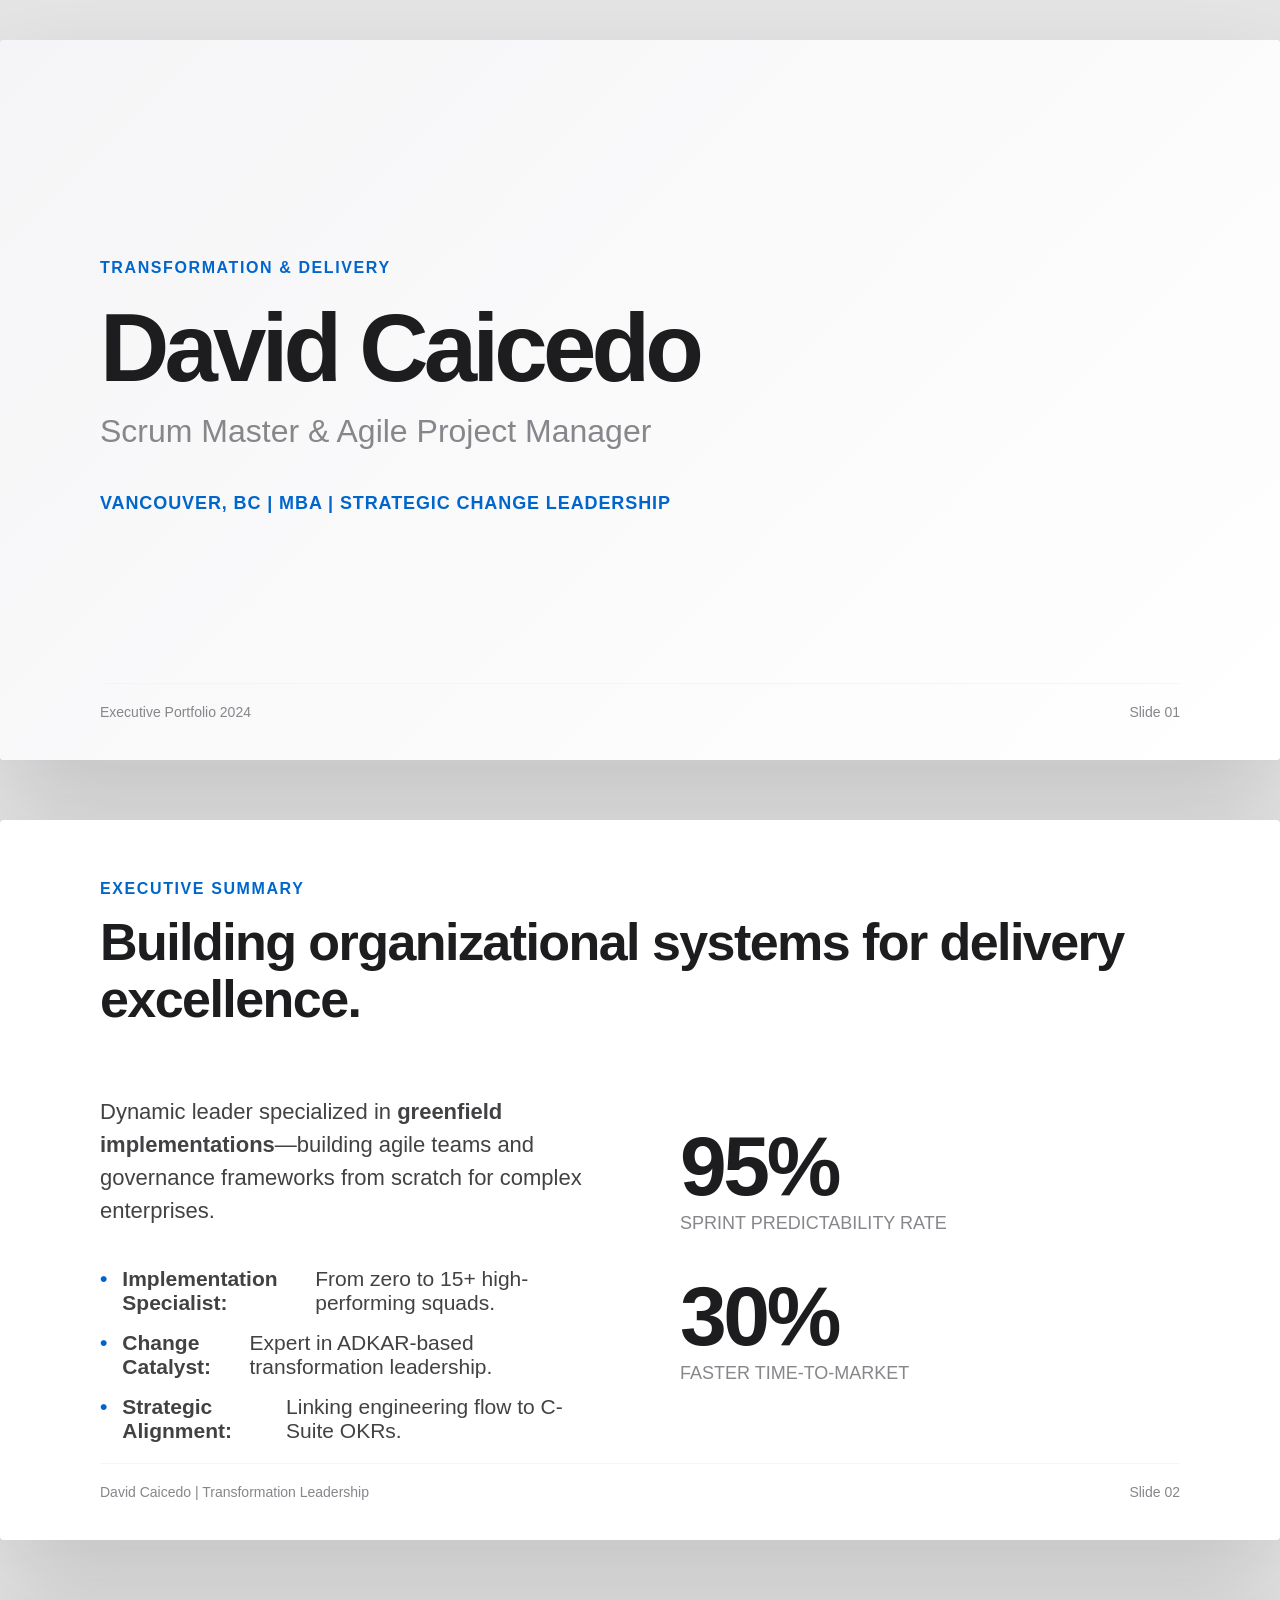
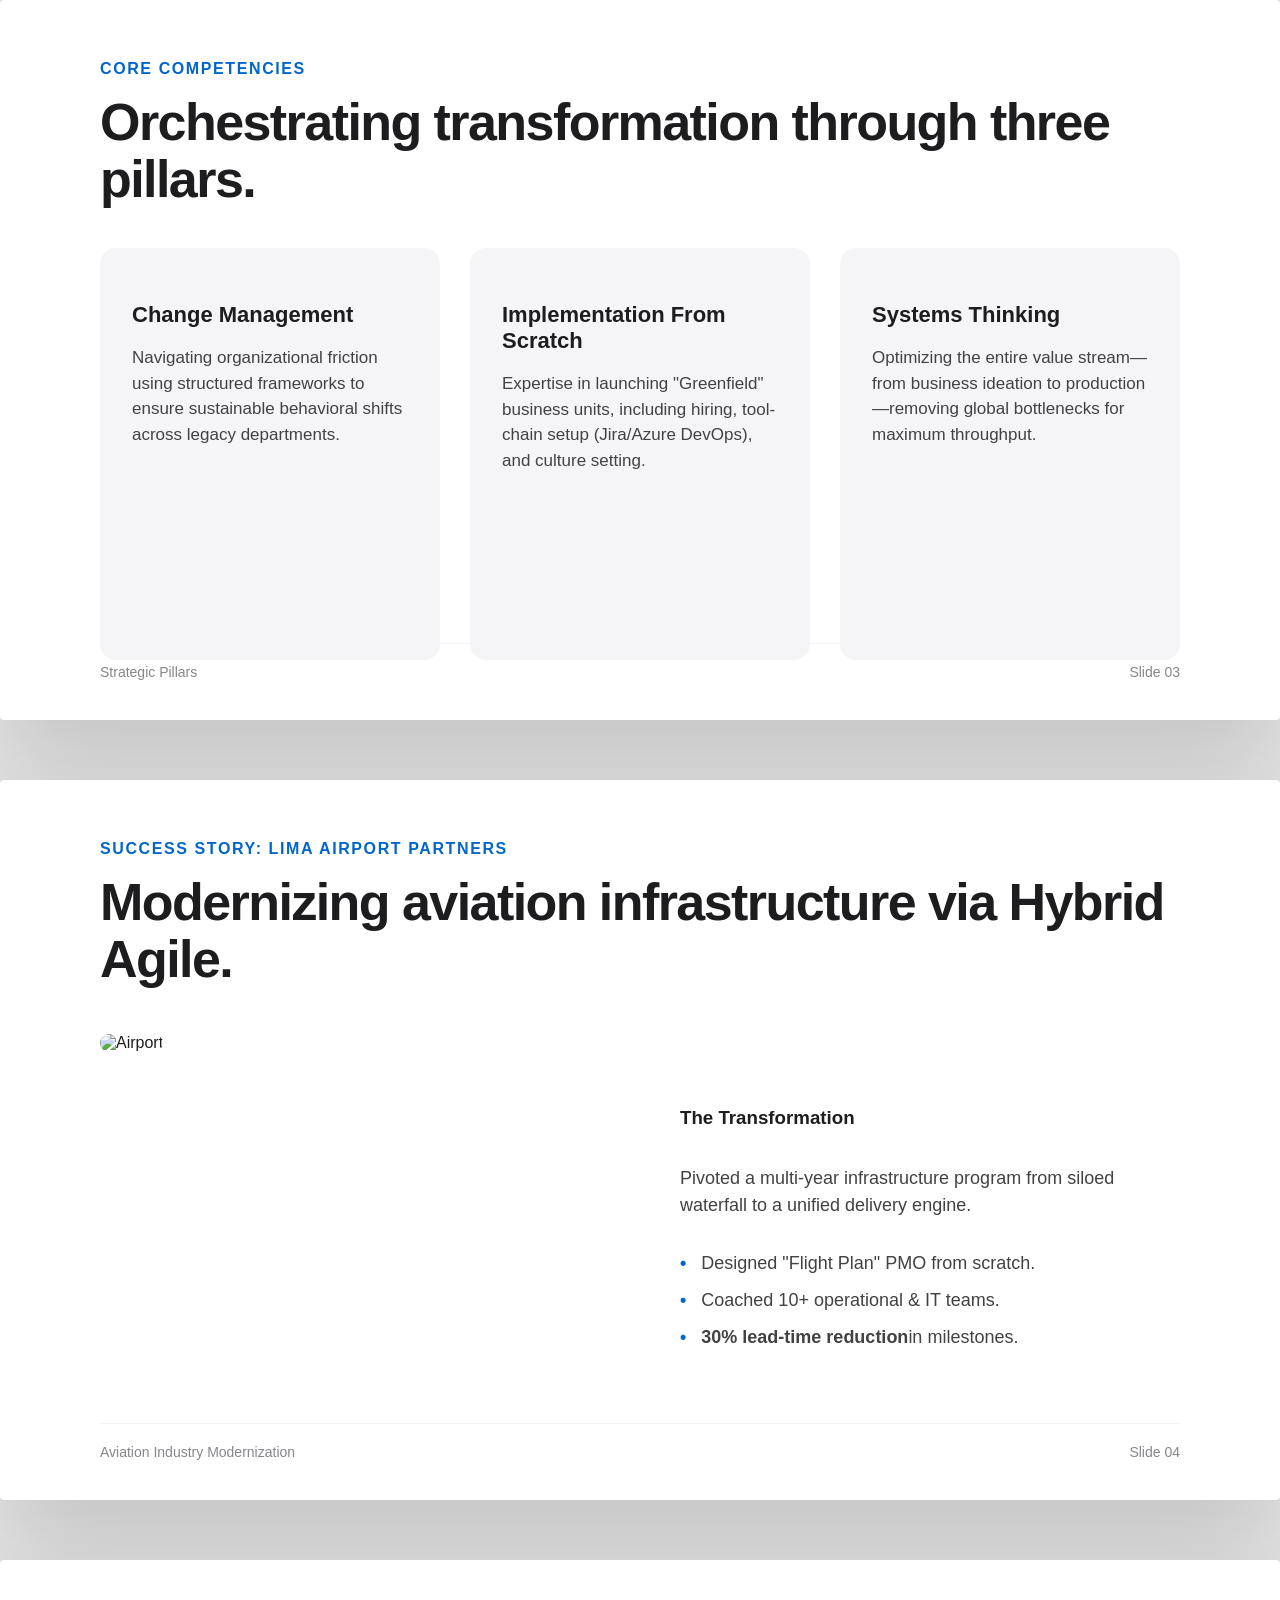
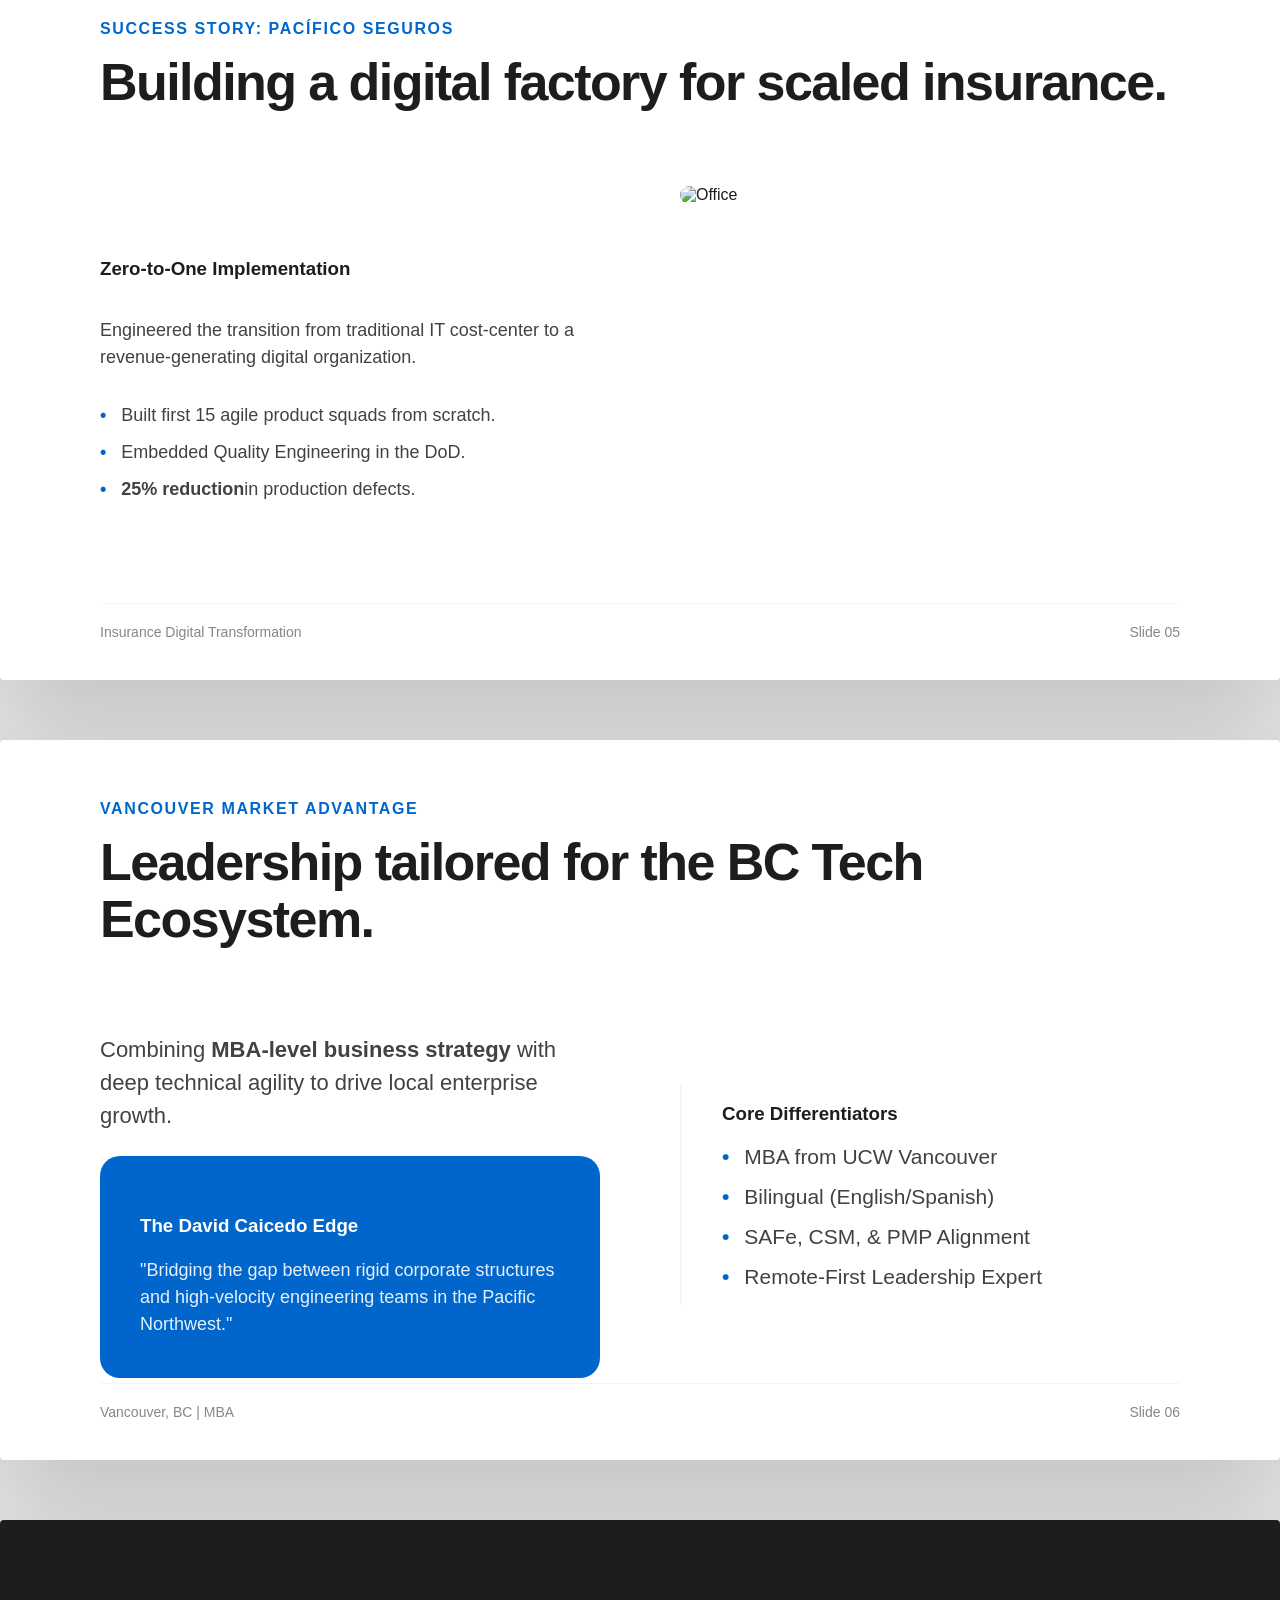
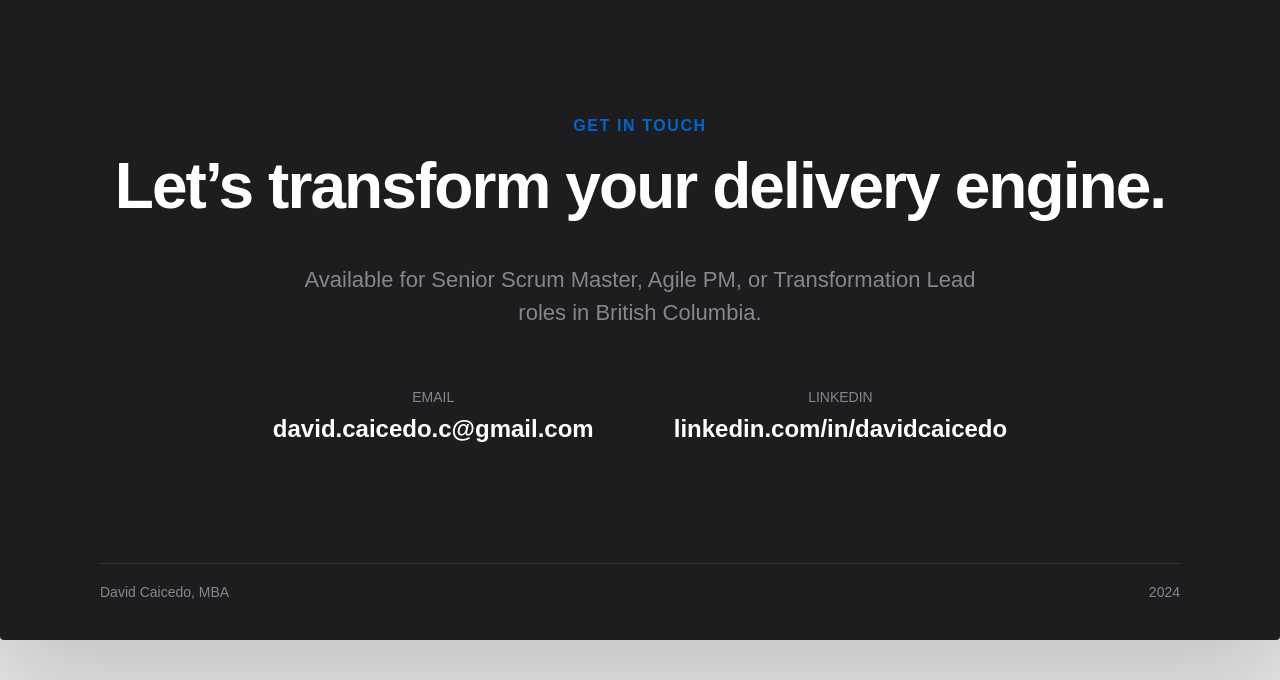
==== index.html @ ee1fc957 "fix: update unsplash image URL" ====
<!DOCTYPE html>
<html lang="en">
<head>
    <meta charset="UTF-8">
    <meta name="viewport" content="width=device-width, initial-scale=1.0">
    <title>David Caicedo - Executive Presentation</title>
    <style>
        :root {
            --apple-black: #1d1d1f;
            --apple-dark-grey: #424245;
            --apple-grey: #86868b;
            --apple-light-grey: #f5f5f7;
            --apple-blue: #0066cc;
            --white: #ffffff;
            --font-stack: -apple-system, BlinkMacSystemFont, "SF Pro Display", "SF Pro Text", "Helvetica Neue", Arial, sans-serif;
        }

        * { box-sizing: border-box; }
        body { 
            margin: 0; 
            padding: 40px 0; 
            background-color: #e5e5e5; 
            font-family: var(--font-stack); 
            color: var(--apple-black);
            display: flex;
            flex-direction: column;
            align-items: center;
            gap: 60px;
            -webkit-font-smoothing: antialiased;
        }

        /* Slide Dimensions: Standard 16:9 */
        .slide {
            width: 1280px;
            height: 720px;
            background: var(--white);
            position: relative;
            box-shadow: 0 40px 100px rgba(0,0,0,0.15);
            display: flex;
            flex-direction: column;
            overflow: hidden;
            border-radius: 4px;
        }

        /* Slide Content Areas */
        .slide-padding {
            padding: 60px 100px;
            height: 100%;
            display: flex;
            flex-direction: column;
        }

        /* Typography */
        .headline {
            font-size: 52px;
            font-weight: 700;
            line-height: 1.1;
            letter-spacing: -0.03em;
            margin-bottom: 40px;
            color: var(--apple-black);
        }

        h2 {
            font-size: 16px;
            font-weight: 600;
            letter-spacing: 0.1em;
            text-transform: uppercase;
            color: var(--apple-blue);
            margin: 0 0 16px 0;
        }

        p { 
            font-size: 22px; 
            line-height: 1.5; 
            color: var(--apple-dark-grey); 
            margin-bottom: 24px; 
            font-weight: 400; 
        }

        /* Layout Helpers */
        .grid-2 { display: grid; grid-template-columns: 1fr 1fr; gap: 80px; flex: 1; align-items: center; }
        .flex-fill { flex: 1; display: flex; flex-direction: column; justify-content: center; }

        /* Cover Slide Specifics */
        .cover-content {
            height: 100%;
            display: flex;
            flex-direction: column;
            justify-content: center;
            align-items: flex-start;
            padding-left: 100px;
            background: linear-gradient(135deg, #f5f5f7 0%, #ffffff 100%);
        }
        .cover-title { font-size: 96px; font-weight: 800; letter-spacing: -0.05em; margin: 0; }
        .cover-subtitle { font-size: 32px; color: var(--apple-grey); margin-top: 10px; font-weight: 300; }

        /* Components */
        .metric-block { margin-bottom: 40px; }
        .metric-number { font-size: 84px; font-weight: 700; color: var(--apple-black); line-height: 1; letter-spacing: -0.04em; }
        .metric-label { font-size: 18px; color: var(--apple-grey); font-weight: 500; text-transform: uppercase; margin-top: 5px; }

        .feature-box {
            background: var(--apple-light-grey);
            padding: 32px;
            border-radius: 16px;
            height: 100%;
        }

        .footer {
            position: absolute;
            bottom: 40px;
            left: 100px;
            right: 100px;
            display: flex;
            justify-content: space-between;
            font-size: 14px;
            font-weight: 500;
            color: var(--apple-grey);
            border-top: 1px solid var(--apple-light-grey);
            padding-top: 20px;
        }

        /* Image Handling */
        .bleed-image {
            width: 100%;
            height: 100%;
            object-fit: cover;
            border-radius: 12px;
        }

        /* List Styling */
        ul { list-style: none; padding: 0; }
        li { 
            font-size: 21px; 
            margin-bottom: 16px; 
            display: flex; 
            align-items: flex-start;
            color: var(--apple-dark-grey);
        }
        li::before { 
            content: "•"; 
            color: var(--apple-blue); 
            font-weight: bold; 
            margin-right: 15px;
        }

    </style>
</head>
<body>

    <!-- SLIDE 1: TITLE SLIDE -->
    <div class="slide">
        <div class="cover-content">
            <h2>Transformation & Delivery</h2>
            <h1 class="cover-title">David Caicedo</h1>
            <div class="cover-subtitle">Scrum Master & Agile Project Manager</div>
            <p style="margin-top: 40px; font-size: 18px; color: var(--apple-blue); font-weight: 600; letter-spacing: 0.05em;">
                VANCOUVER, BC | MBA | STRATEGIC CHANGE LEADERSHIP
            </p>
        </div>
        <div class="footer">
            <span>Executive Portfolio 2024</span>
            <span>Slide 01</span>
        </div>
    </div>

    <!-- SLIDE 2: EXECUTIVE SUMMARY -->
    <div class="slide">
        <div class="slide-padding">
            <h2>Executive Summary</h2>
            <div class="headline">Building organizational systems for delivery excellence.</div>
            <div class="grid-2">
                <div class="flex-fill">
                    <p>Dynamic leader specialized in <strong>greenfield implementations</strong>—building agile teams and governance frameworks from scratch for complex enterprises.</p>
                    <ul>
                        <li><strong>Implementation Specialist:</strong> From zero to 15+ high-performing squads.</li>
                        <li><strong>Change Catalyst:</strong> Expert in ADKAR-based transformation leadership.</li>
                        <li><strong>Strategic Alignment:</strong> Linking engineering flow to C-Suite OKRs.</li>
                    </ul>
                </div>
                <div class="flex-fill">
                    <div class="metric-block">
                        <div class="metric-number">95%</div>
                        <div class="metric-label">Sprint Predictability Rate</div>
                    </div>
                    <div class="metric-block">
                        <div class="metric-number">30%</div>
                        <div class="metric-label">Faster Time-to-Market</div>
                    </div>
                </div>
            </div>
        </div>
        <div class="footer">
            <span>David Caicedo | Transformation Leadership</span>
            <span>Slide 02</span>
        </div>
    </div>

    <!-- SLIDE 3: CAPABILITIES -->
    <div class="slide">
        <div class="slide-padding">
            <h2>Core Competencies</h2>
            <div class="headline">Orchestrating transformation through three pillars.</div>
            <div style="display: grid; grid-template-columns: repeat(3, 1fr); gap: 30px; flex: 1;">
                <div class="feature-box">
                    <h3 style="font-size: 22px; margin-bottom: 15px;">Change Management</h3>
                    <p style="font-size: 17px;">Navigating organizational friction using structured frameworks to ensure sustainable behavioral shifts across legacy departments.</p>
                </div>
                <div class="feature-box">
                    <h3 style="font-size: 22px; margin-bottom: 15px;">Implementation From Scratch</h3>
                    <p style="font-size: 17px;">Expertise in launching "Greenfield" business units, including hiring, tool-chain setup (Jira/Azure DevOps), and culture setting.</p>
                </div>
                <div class="feature-box">
                    <h3 style="font-size: 22px; margin-bottom: 15px;">Systems Thinking</h3>
                    <p style="font-size: 17px;">Optimizing the entire value stream—from business ideation to production—removing global bottlenecks for maximum throughput.</p>
                </div>
            </div>
        </div>
        <div class="footer">
            <span>Strategic Pillars</span>
            <span>Slide 03</span>
        </div>
    </div>

    <!-- SLIDE 4: CASE STUDY 1 -->
    <div class="slide">
        <div class="slide-padding">
            <h2>Success Story: Lima Airport Partners</h2>
            <div class="headline">Modernizing aviation infrastructure via Hybrid Agile.</div>
            <div class="grid-2">
                <div style="height: 400px;">
                    <img src="https://images.unsplash.com/photo-1569154941061-e231b4725ef1" class="bleed-image" alt="Airport">
                </div>
                <div class="flex-fill">
                    <h3>The Transformation</h3>
                    <p style="font-size: 18px;">Pivoted a multi-year infrastructure program from siloed waterfall to a unified delivery engine.</p>
                    <ul style="margin-top: 10px;">
                        <li style="font-size: 18px;">Designed "Flight Plan" PMO from scratch.</li>
                        <li style="font-size: 18px;">Coached 10+ operational & IT teams.</li>
                        <li style="font-size: 18px;"><strong>30% lead-time reduction</strong> in milestones.</li>
                    </ul>
                </div>
            </div>
        </div>
        <div class="footer">
            <span>Aviation Industry Modernization</span>
            <span>Slide 04</span>
        </div>
    </div>

    <!-- SLIDE 5: CASE STUDY 2 -->
    <div class="slide">
        <div class="slide-padding">
            <h2>Success Story: Pacífico Seguros</h2>
            <div class="headline">Building a digital factory for scaled insurance.</div>
            <div class="grid-2">
                <div class="flex-fill">
                    <h3>Zero-to-One Implementation</h3>
                    <p style="font-size: 18px;">Engineered the transition from traditional IT cost-center to a revenue-generating digital organization.</p>
                    <ul style="margin-top: 10px;">
                        <li style="font-size: 18px;">Built first 15 agile product squads from scratch.</li>
                        <li style="font-size: 18px;">Embedded Quality Engineering in the DoD.</li>
                        <li style="font-size: 18px;"><strong>25% reduction</strong> in production defects.</li>
                    </ul>
                </div>
                <div style="height: 400px;">
                    <img src="https://images.unsplash.com/photo-1486406146926-c627a92ad1ab?auto=format&fit=crop&q=80&w=800" class="bleed-image" alt="Office">
                </div>
            </div>
        </div>
        <div class="footer">
            <span>Insurance Digital Transformation</span>
            <span>Slide 05</span>
        </div>
    </div>

    <!-- SLIDE 6: BC MARKET VALUE -->
    <div class="slide">
        <div class="slide-padding">
            <h2>Vancouver Market Advantage</h2>
            <div class="headline">Leadership tailored for the BC Tech Ecosystem.</div>
            <div class="grid-2">
                <div class="flex-fill">
                    <p>Combining <strong>MBA-level business strategy</strong> with deep technical agility to drive local enterprise growth.</p>
                    <div style="background: var(--apple-blue); color: white; padding: 40px; border-radius: 20px;">
                        <h3 style="color: white; margin-bottom: 20px;">The David Caicedo Edge</h3>
                        <p style="color: rgba(255,255,255,0.9); font-size: 18px; margin-bottom: 0;">"Bridging the gap between rigid corporate structures and high-velocity engineering teams in the Pacific Northwest."</p>
                    </div>
                </div>
                <div class="flex-fill">
                    <div style="border-left: 2px solid var(--apple-light-grey); padding-left: 40px;">
                        <h3>Core Differentiators</h3>
                        <ul style="margin-top: 20px;">
                            <li>MBA from UCW Vancouver</li>
                            <li>Bilingual (English/Spanish)</li>
                            <li>SAFe, CSM, & PMP Alignment</li>
                            <li>Remote-First Leadership Expert</li>
                        </ul>
                    </div>
                </div>
            </div>
        </div>
        <div class="footer">
            <span>Vancouver, BC | MBA</span>
            <span>Slide 06</span>
        </div>
    </div>

    <!-- SLIDE 7: CONTACT -->
    <div class="slide" style="background: var(--apple-black); color: var(--white);">
        <div class="slide-padding" style="justify-content: center; align-items: center; text-align: center;">
            <h2 style="color: var(--apple-blue);">Get in Touch</h2>
            <div class="headline" style="color: var(--white); font-size: 64px; margin-bottom: 20px;">Let’s transform your delivery engine.</div>
            <p style="color: var(--apple-grey); max-width: 700px; margin-bottom: 60px;">Available for Senior Scrum Master, Agile PM, or Transformation Lead roles in British Columbia.</p>
            
            <div style="display: flex; gap: 80px;">
                <div>
                    <div style="font-size: 14px; color: var(--apple-grey); text-transform: uppercase; margin-bottom: 10px;">Email</div>
                    <div style="font-size: 24px; font-weight: 600;">david.caicedo.c@gmail.com</div>
                </div>
                <div>
                    <div style="font-size: 14px; color: var(--apple-grey); text-transform: uppercase; margin-bottom: 10px;">LinkedIn</div>
                    <div style="font-size: 24px; font-weight: 600;">linkedin.com/in/davidcaicedo</div>
                </div>
            </div>
        </div>
        <div class="footer" style="border-top-color: #333;">
            <span>David Caicedo, MBA</span>
            <span>2024</span>
        </div>
    </div>

</body>
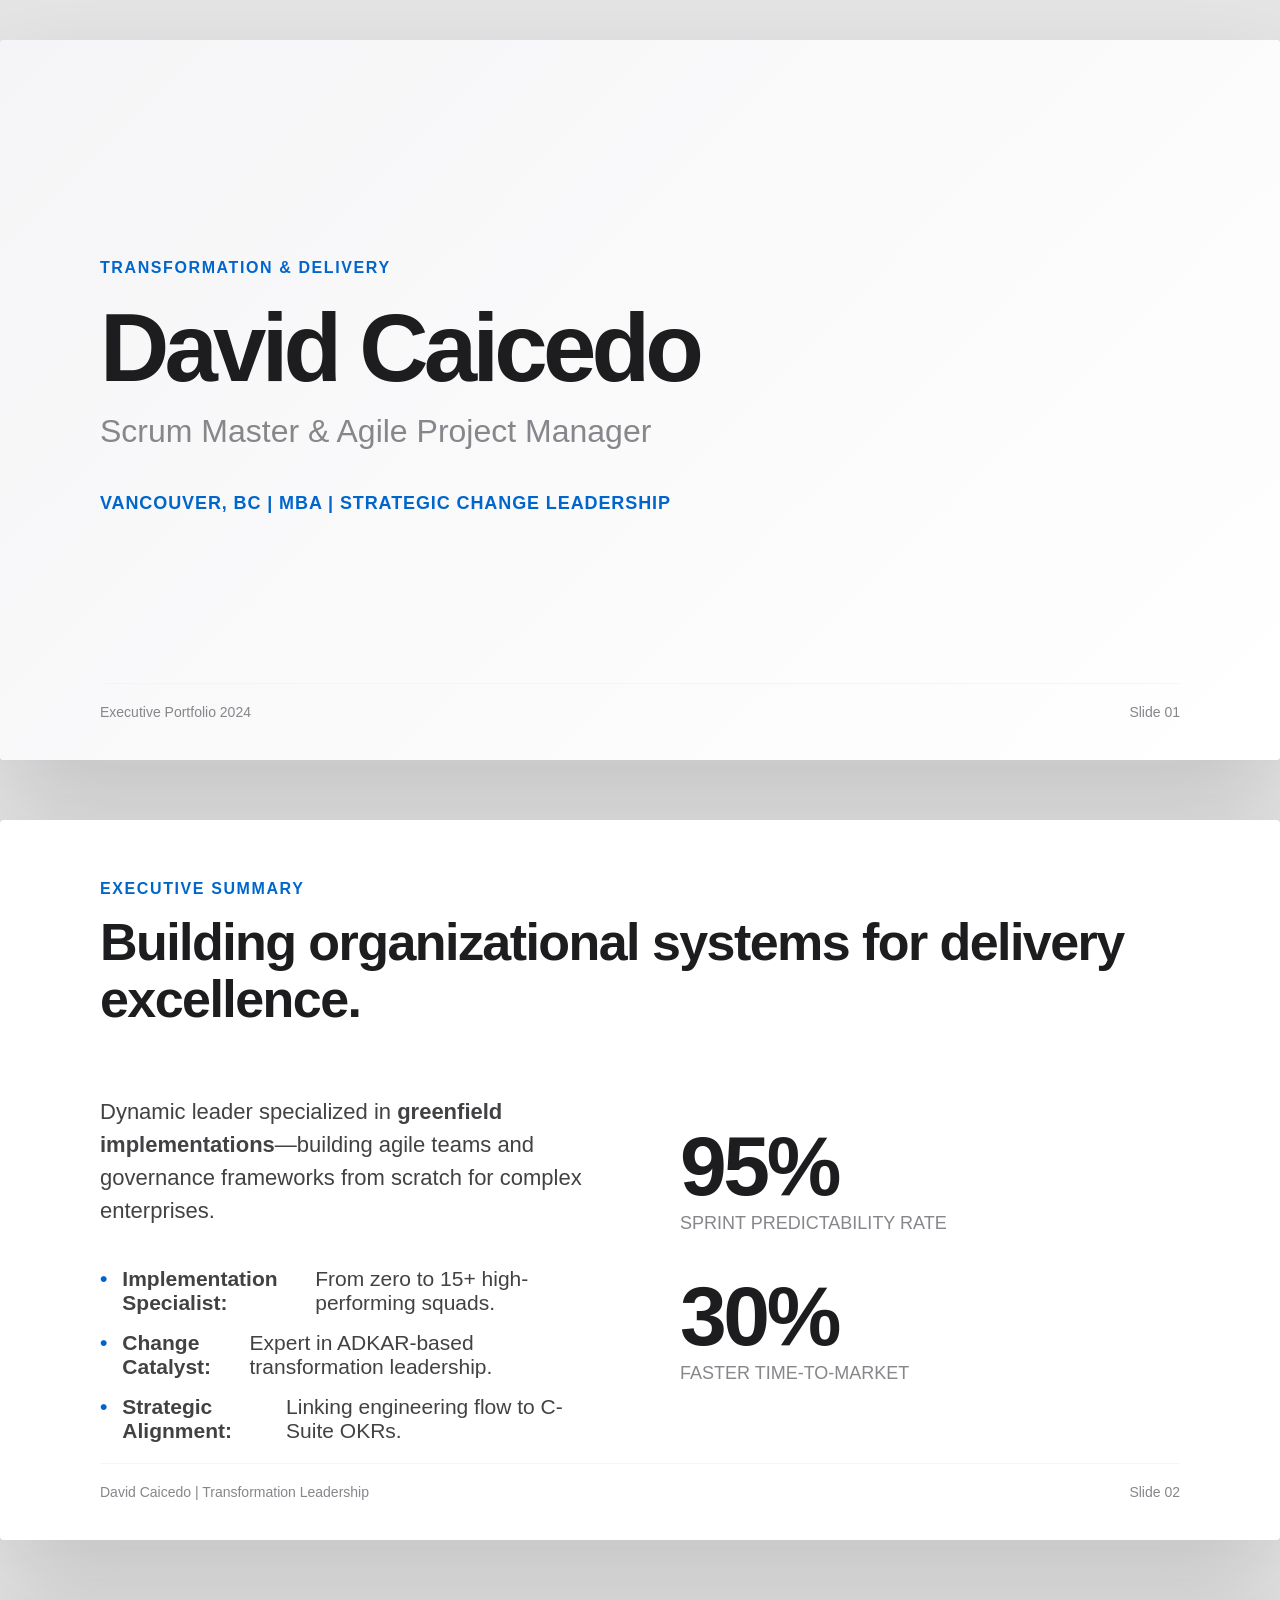
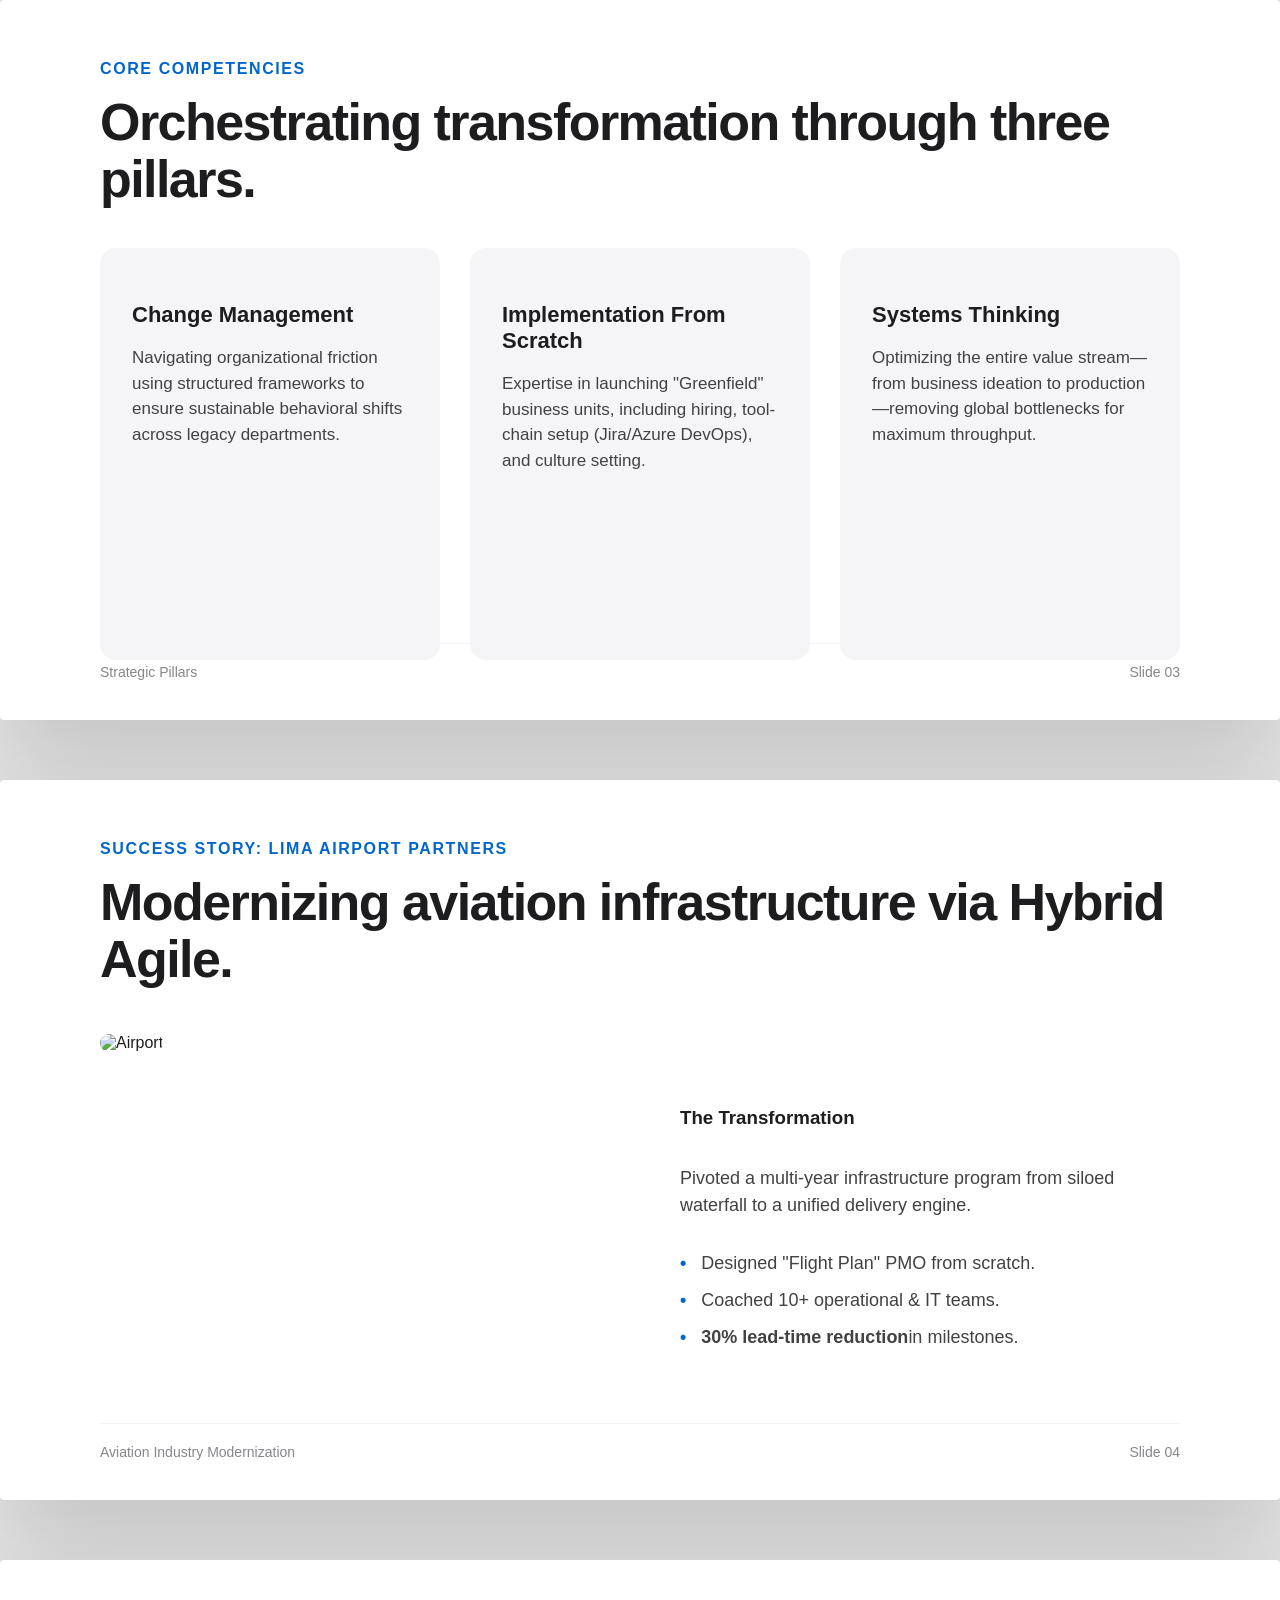
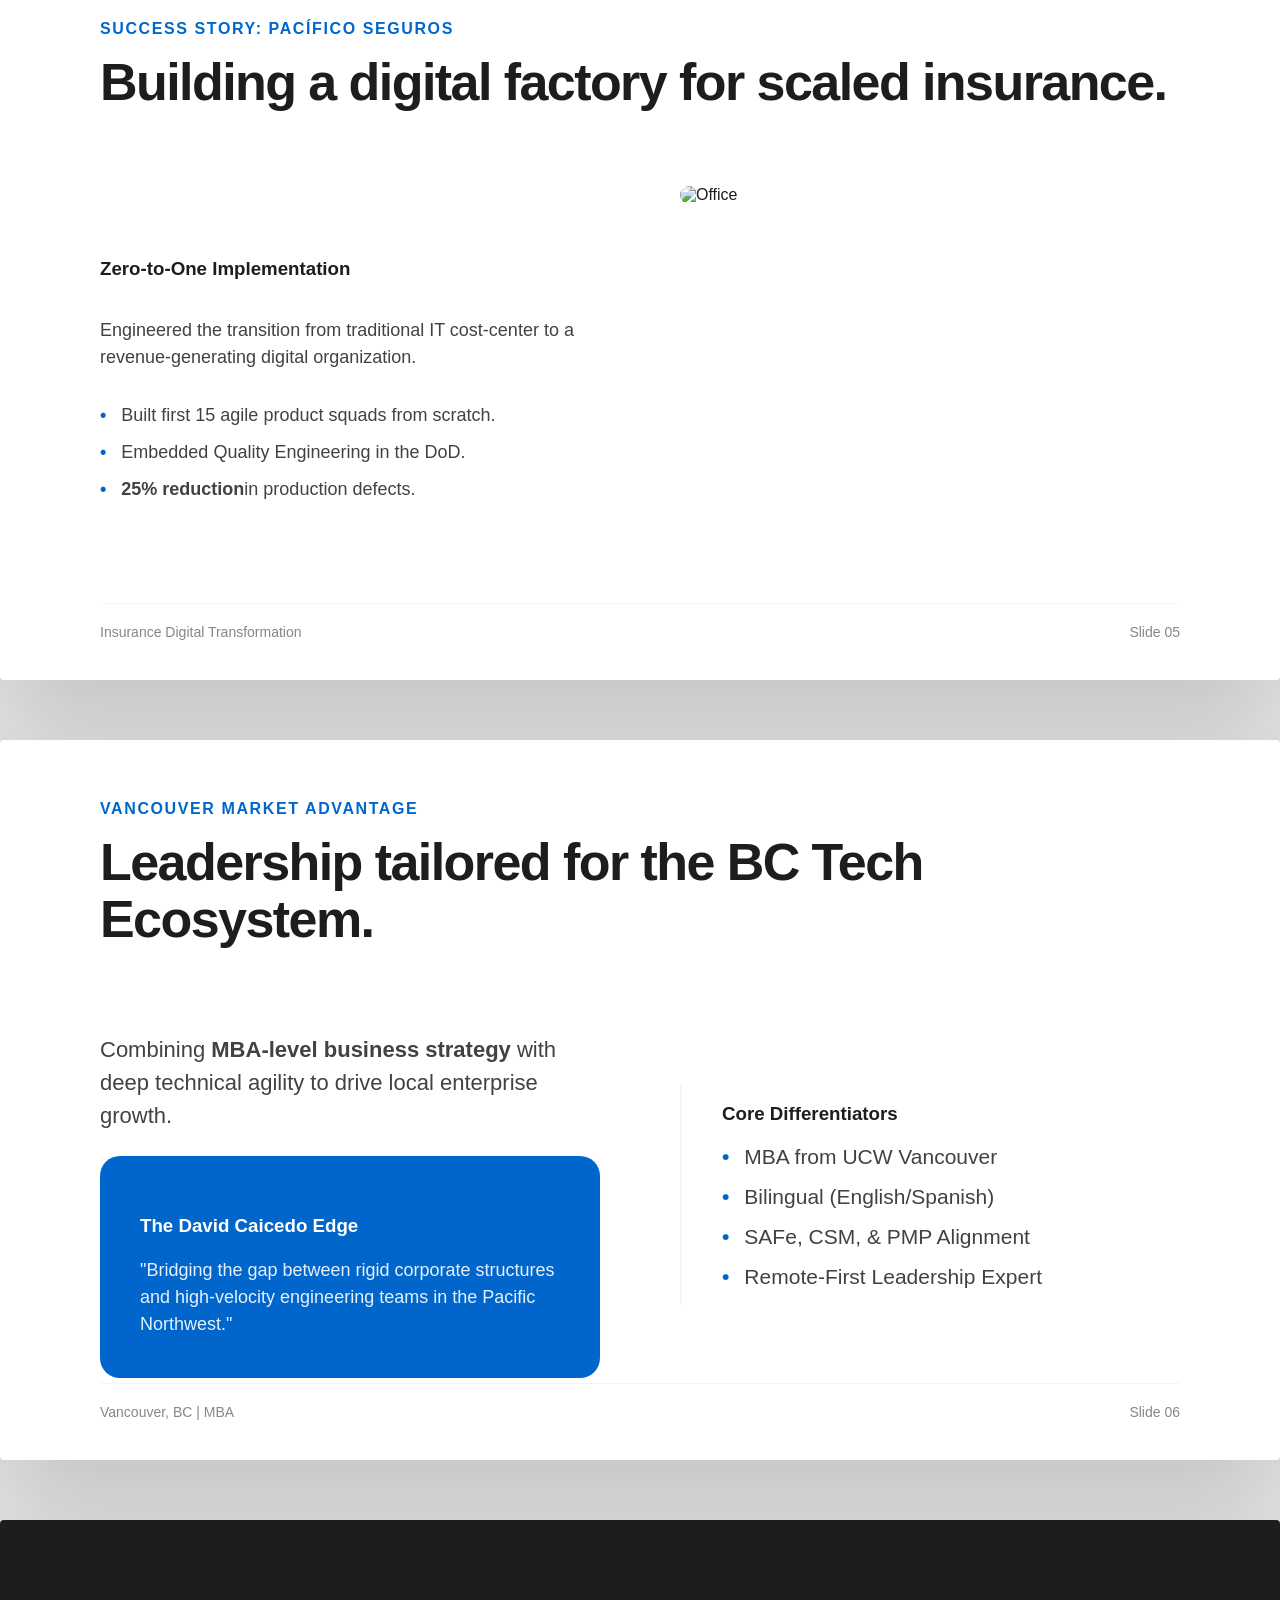
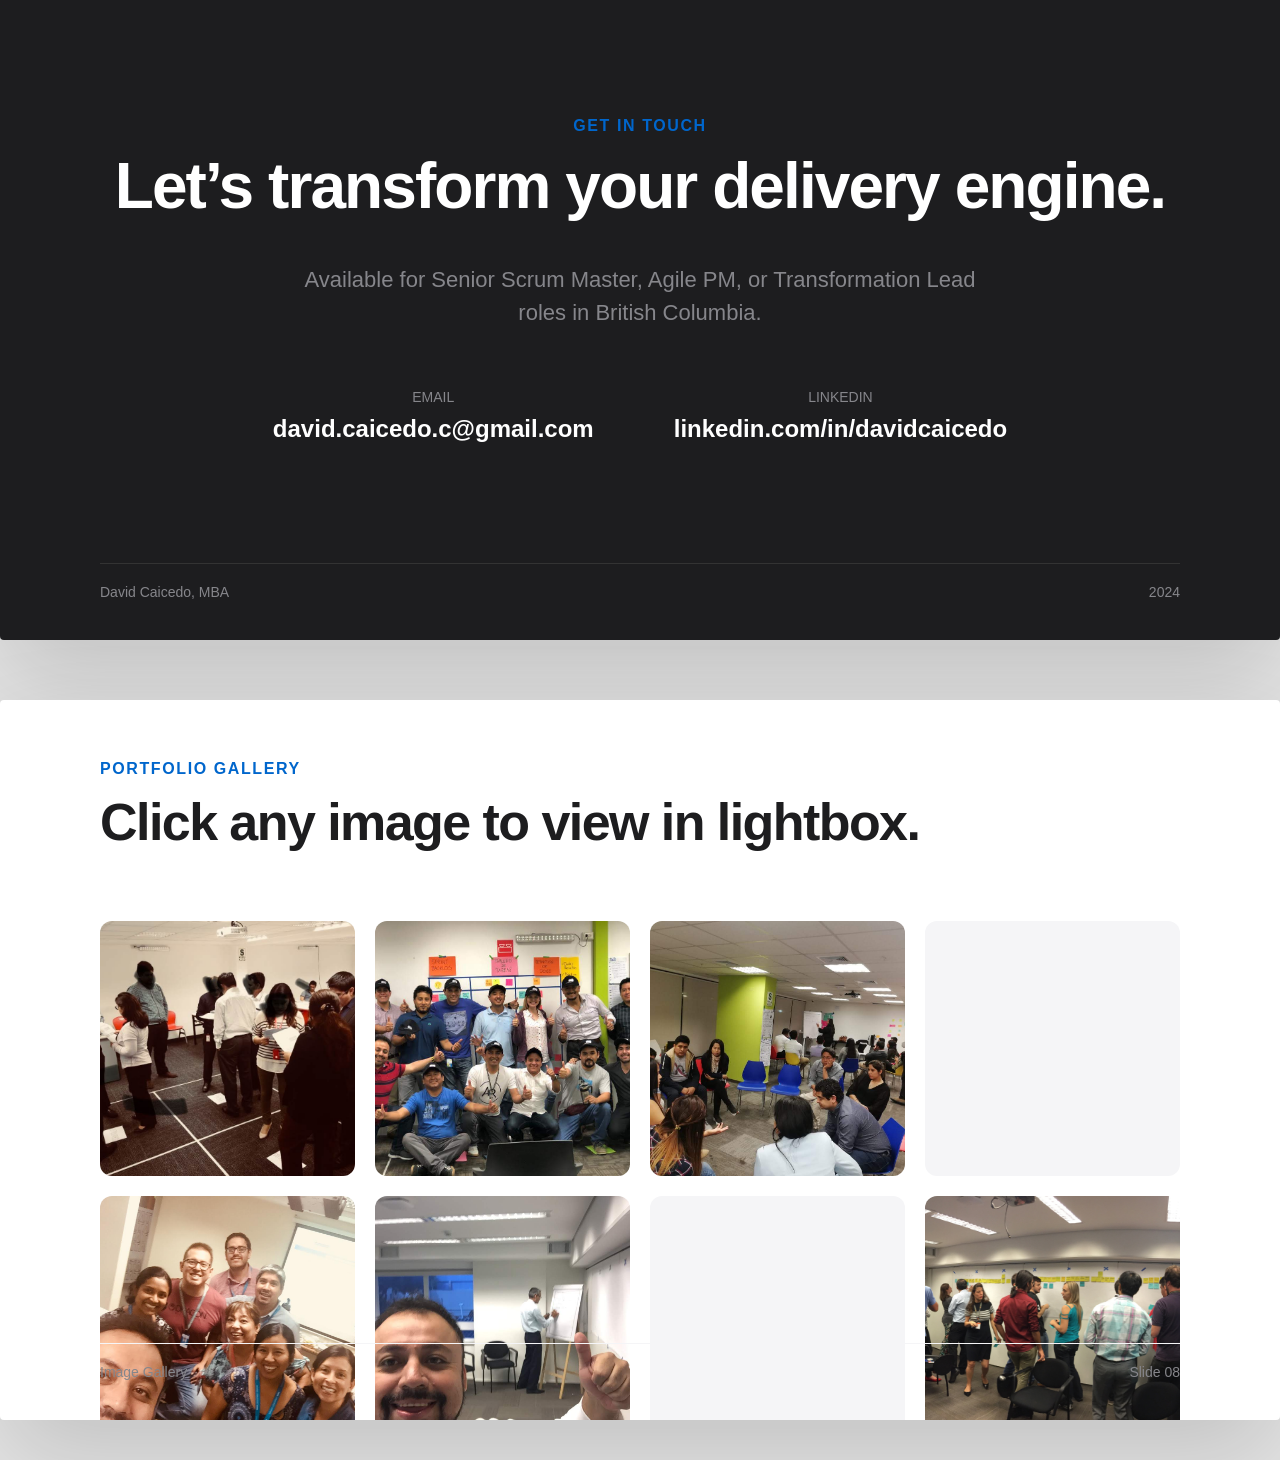
==== commit 86b1610b: "update: portfolio changes" ====
--- a/index.html
+++ b/index.html
@@ -144,9 +144,101 @@
             margin-right: 15px;
         }
 
+        /* Gallery Grid */
+        .gallery-grid {
+            display: grid;
+            grid-template-columns: repeat(4, 1fr);
+            gap: 20px;
+            margin-top: 30px;
+        }
+        .gallery-item {
+            aspect-ratio: 1;
+            overflow: hidden;
+            border-radius: 12px;
+            cursor: pointer;
+            background: var(--apple-light-grey);
+        }
+        .gallery-item img, .gallery-item video {
+            width: 100%;
+            height: 100%;
+            object-fit: cover;
+            transition: transform 0.3s ease;
+        }
+        .gallery-item:hover img, .gallery-item:hover video {
+            transform: scale(1.05);
+        }
+
+        /* Lightbox */
+        .lightbox {
+            display: none;
+            position: fixed;
+            top: 0;
+            left: 0;
+            width: 100%;
+            height: 100%;
+            background: rgba(0,0,0,0.95);
+            z-index: 1000;
+            justify-content: center;
+            align-items: center;
+            cursor: pointer;
+        }
+        .lightbox.active {
+            display: flex;
+        }
+        .lightbox img, .lightbox video {
+            max-width: 90%;
+            max-height: 90%;
+            object-fit: contain;
+            border-radius: 8px;
+        }
+        .lightbox-close {
+            position: absolute;
+            top: 30px;
+            right: 40px;
+            font-size: 40px;
+            color: white;
+            cursor: pointer;
+            font-weight: 300;
+        }
+
     </style>
+    <script>
+        function openLightbox(element) {
+            const lightbox = document.getElementById('lightbox');
+            const lightboxContent = lightbox.querySelector('.lightbox-content');
+            
+            // Clone the element (img or video)
+            lightboxContent.innerHTML = '';
+            const clone = element.cloneNode(true);
+            clone.style.width = 'auto';
+            clone.style.height = 'auto';
+            lightboxContent.appendChild(clone);
+            
+            lightbox.classList.add('active');
+        }
+
+        function closeLightbox() {
+            document.getElementById('lightbox').classList.remove('active');
+        }
+
+        document.getElementById('lightbox').addEventListener('click', function(e) {
+            if (e.target === this || e.target.classList.contains('lightbox-close')) {
+                closeLightbox();
+            }
+        });
+
+        document.addEventListener('keydown', function(e) {
+            if (e.key === 'Escape') closeLightbox();
+        });
+    </script>
 </head>
 <body>
+
+    <!-- Lightbox -->
+    <div id="lightbox" class="lightbox" onclick="closeLightbox()">
+        <span class="lightbox-close" onclick="closeLightbox()">&times;</span>
+        <div class="lightbox-content" onclick="event.stopPropagation()"></div>
+    </div>
 
     <!-- SLIDE 1: TITLE SLIDE -->
     <div class="slide">
@@ -330,4 +422,30 @@
         </div>
     </div>
 
+    <!-- SLIDE 8: GALLERY LIGHTBOX -->
+    <div class="slide">
+        <div class="slide-padding">
+            <h2>Portfolio Gallery</h2>
+            <div class="headline">Click any image to view in lightbox.</div>
+            <div class="gallery-grid">
+                <div class="gallery-item"><img src="images/profile-1.jpg" alt="Profile 1" onclick="openLightbox(this)"></div>
+                <div class="gallery-item"><img src="images/profile-2.jpg" alt="Profile 2" onclick="openLightbox(this)"></div>
+                <div class="gallery-item"><img src="images/profile-3.jpg" alt="Profile 3" onclick="openLightbox(this)"></div>
+                <div class="gallery-item"><video src="images/profile-4.mp4" onclick="openLightbox(this)"></video></div>
+                <div class="gallery-item"><img src="images/profile-5.JPG" alt="Profile 5" onclick="openLightbox(this)"></div>
+                <div class="gallery-item"><img src="images/profile-6.JPG" alt="Profile 6" onclick="openLightbox(this)"></div>
+                <div class="gallery-item"><video src="images/profile-7.MOV" onclick="openLightbox(this)"></video></div>
+                <div class="gallery-item"><img src="images/profile-8.JPG" alt="Profile 8" onclick="openLightbox(this)"></div>
+                <div class="gallery-item"><video src="images/profile-9.MOV" onclick="openLightbox(this)"></video></div>
+                <div class="gallery-item"><video src="images/profile-10.MOV" onclick="openLightbox(this)"></video></div>
+                <div class="gallery-item"><img src="images/profile-11.JPG" alt="Profile 11" onclick="openLightbox(this)"></div>
+                <div class="gallery-item"><video src="images/profile-12.MOV" onclick="openLightbox(this)"></video></div>
+            </div>
+        </div>
+        <div class="footer">
+            <span>Image Gallery</span>
+            <span>Slide 08</span>
+        </div>
+    </div>
+
 </body>
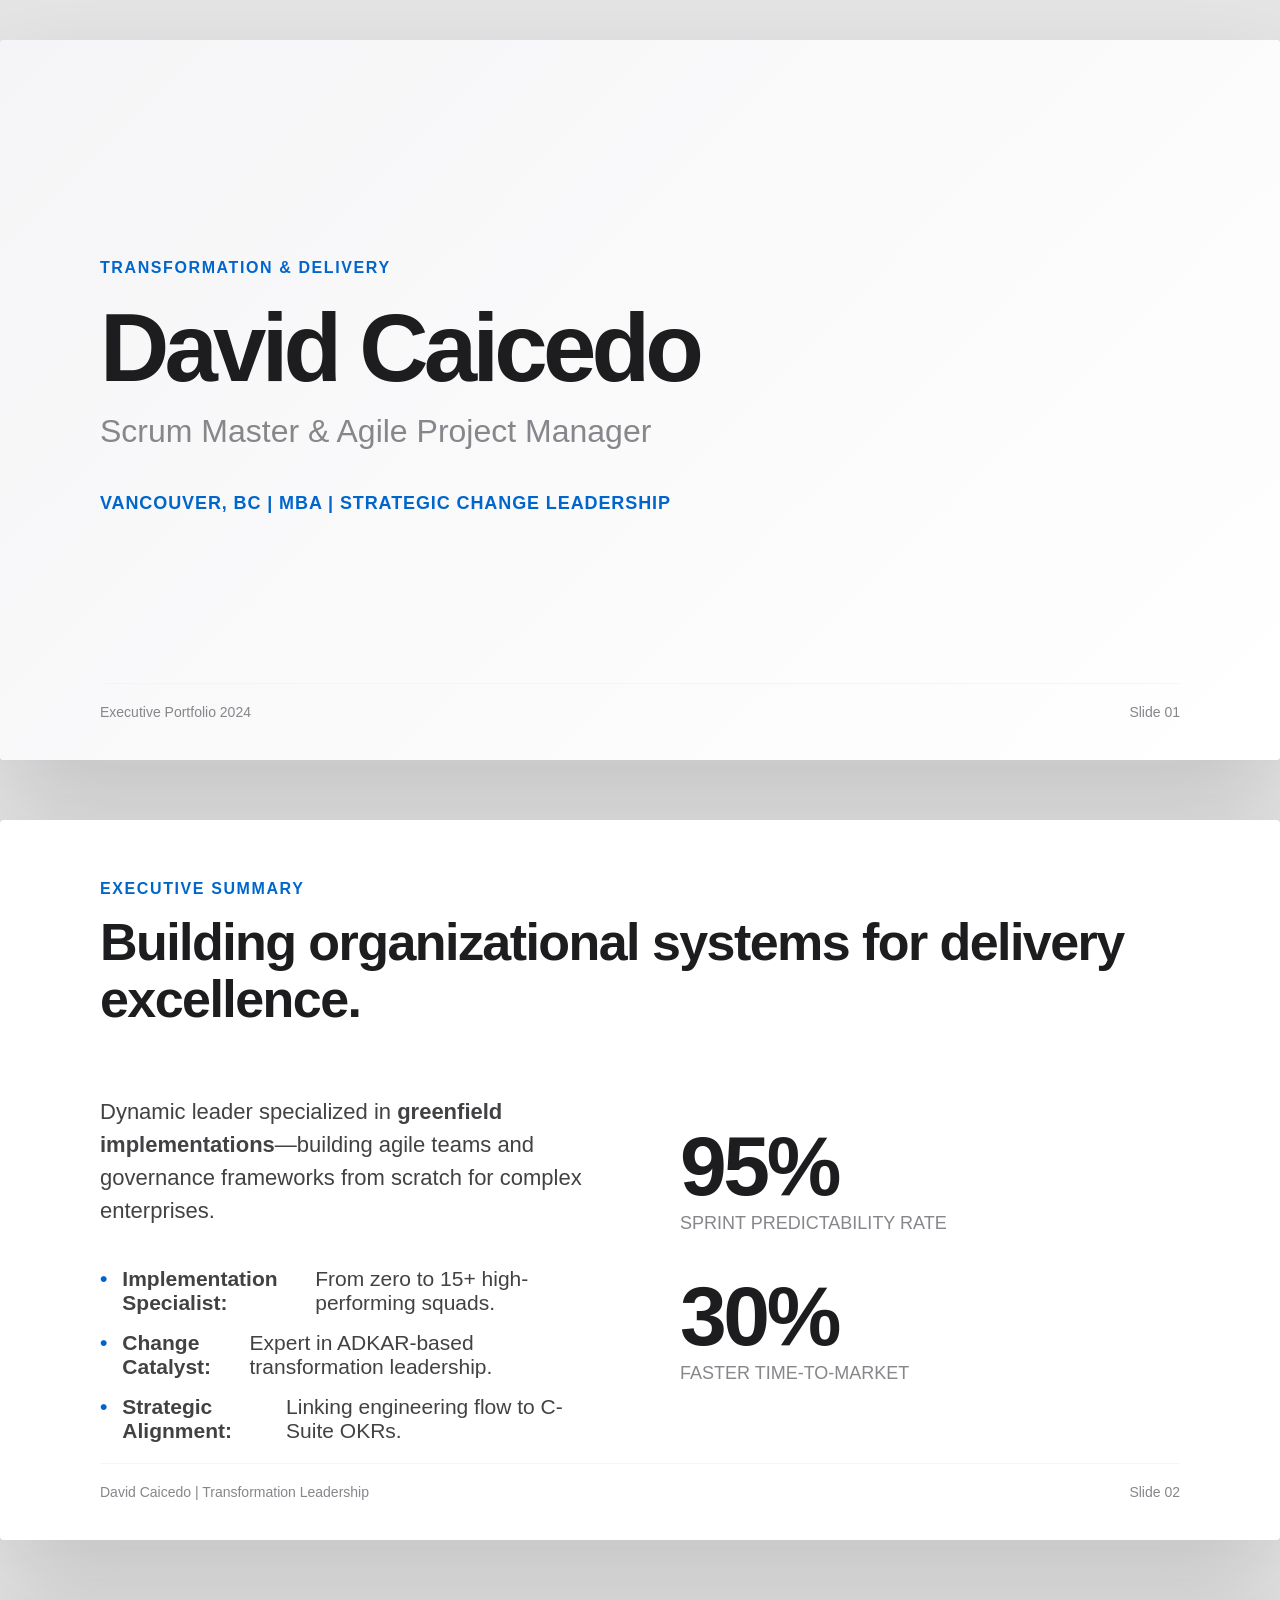
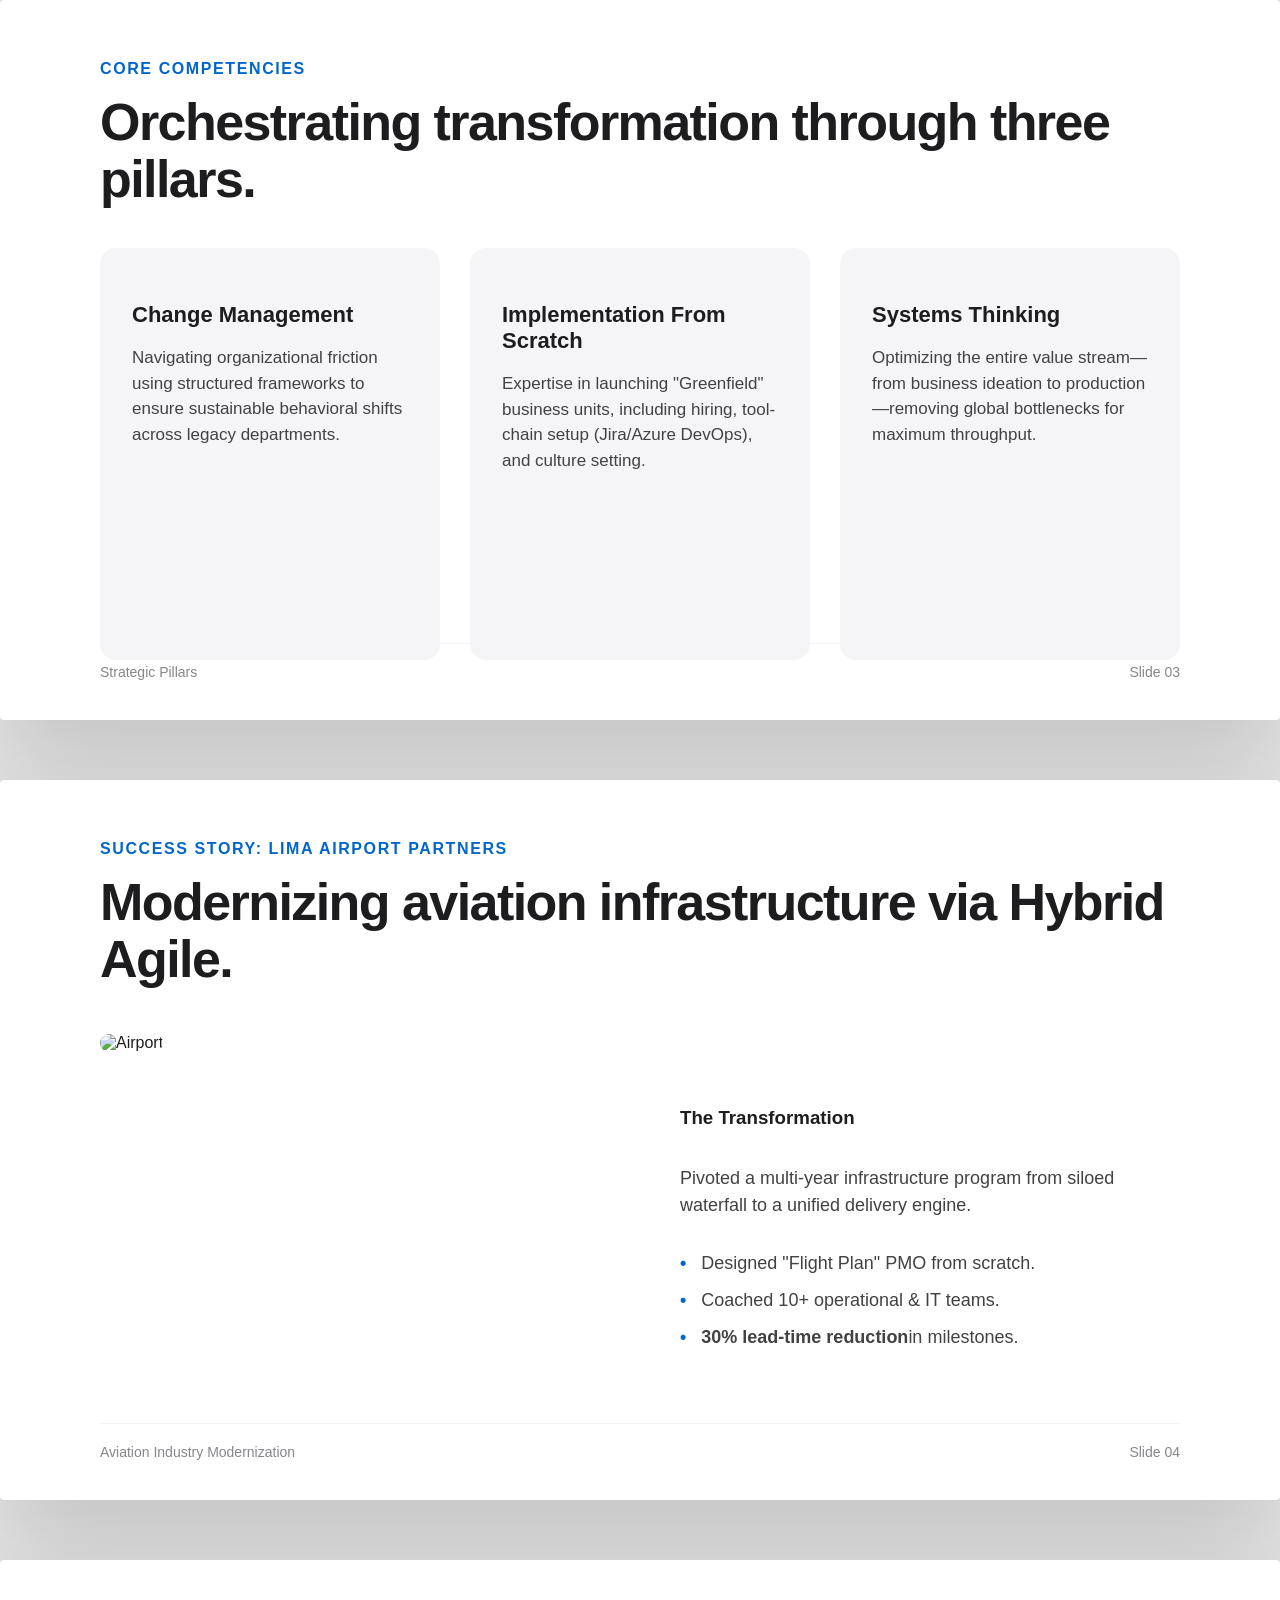
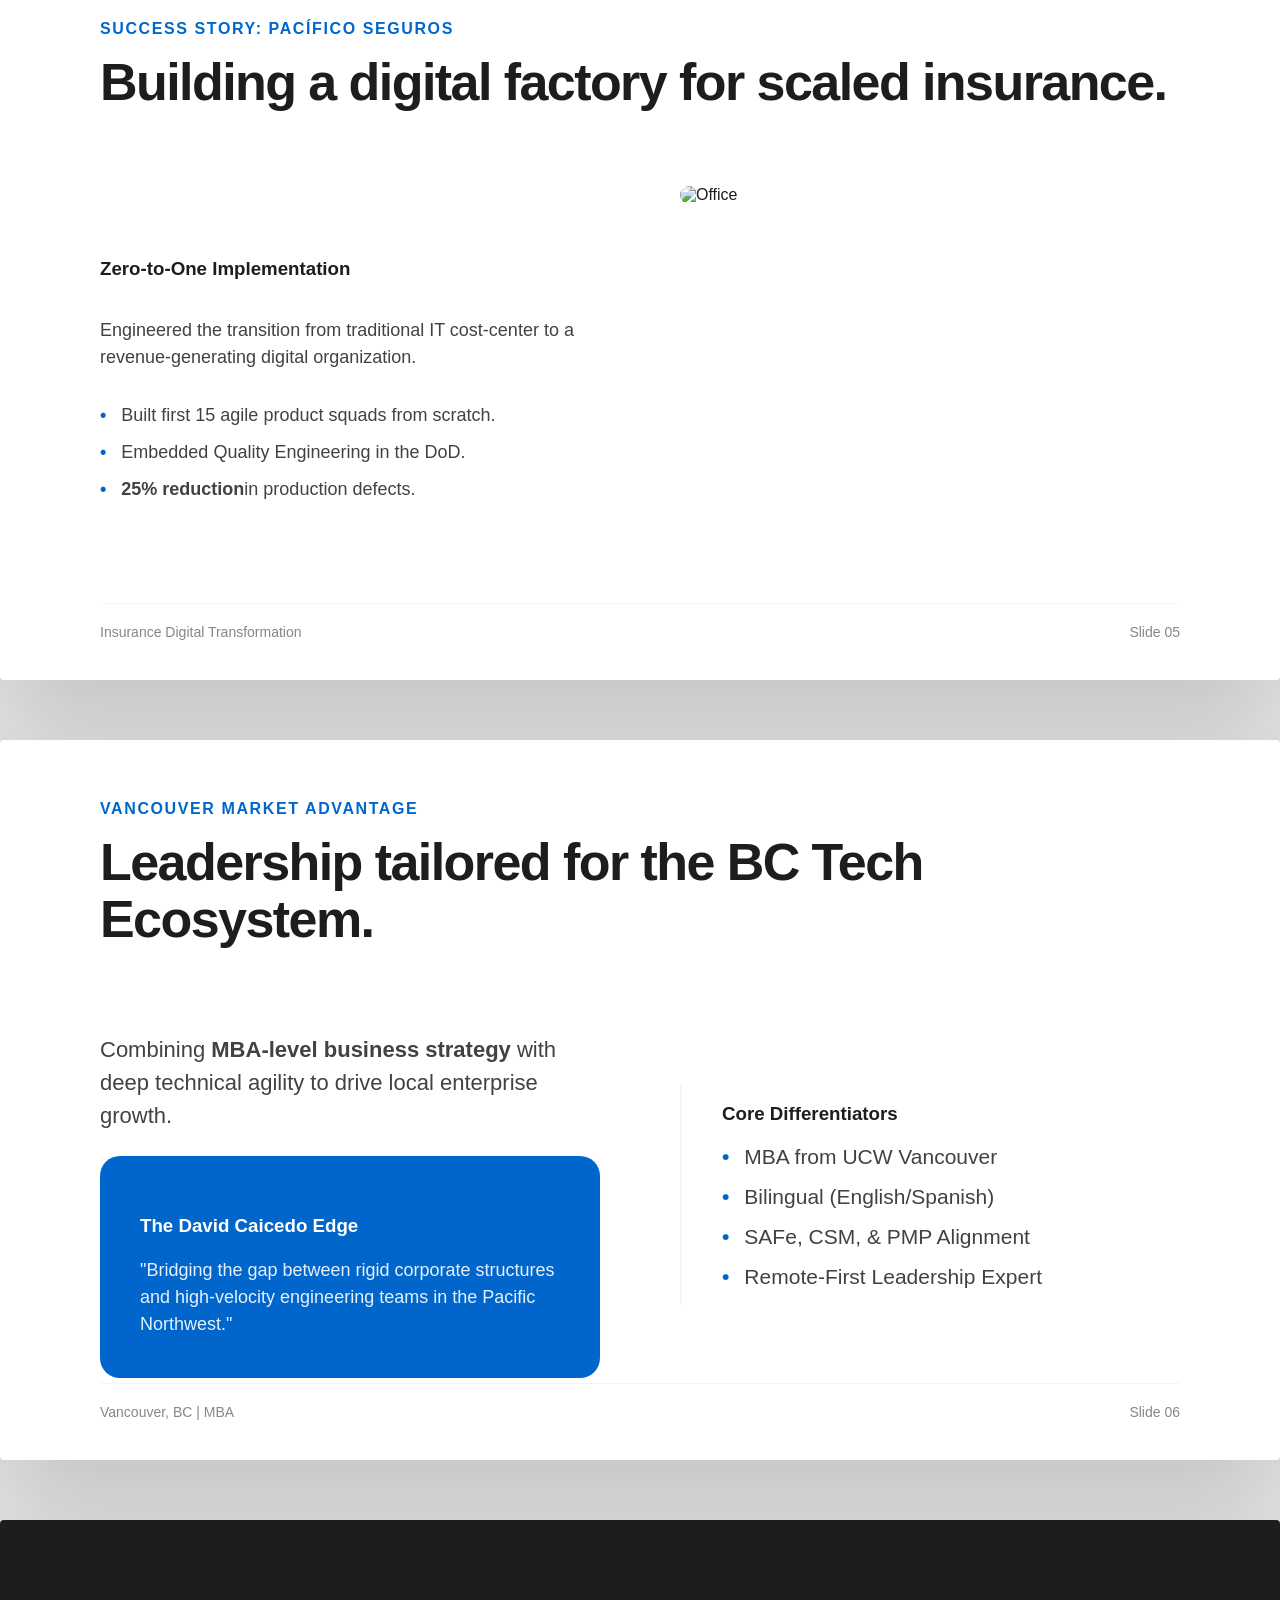
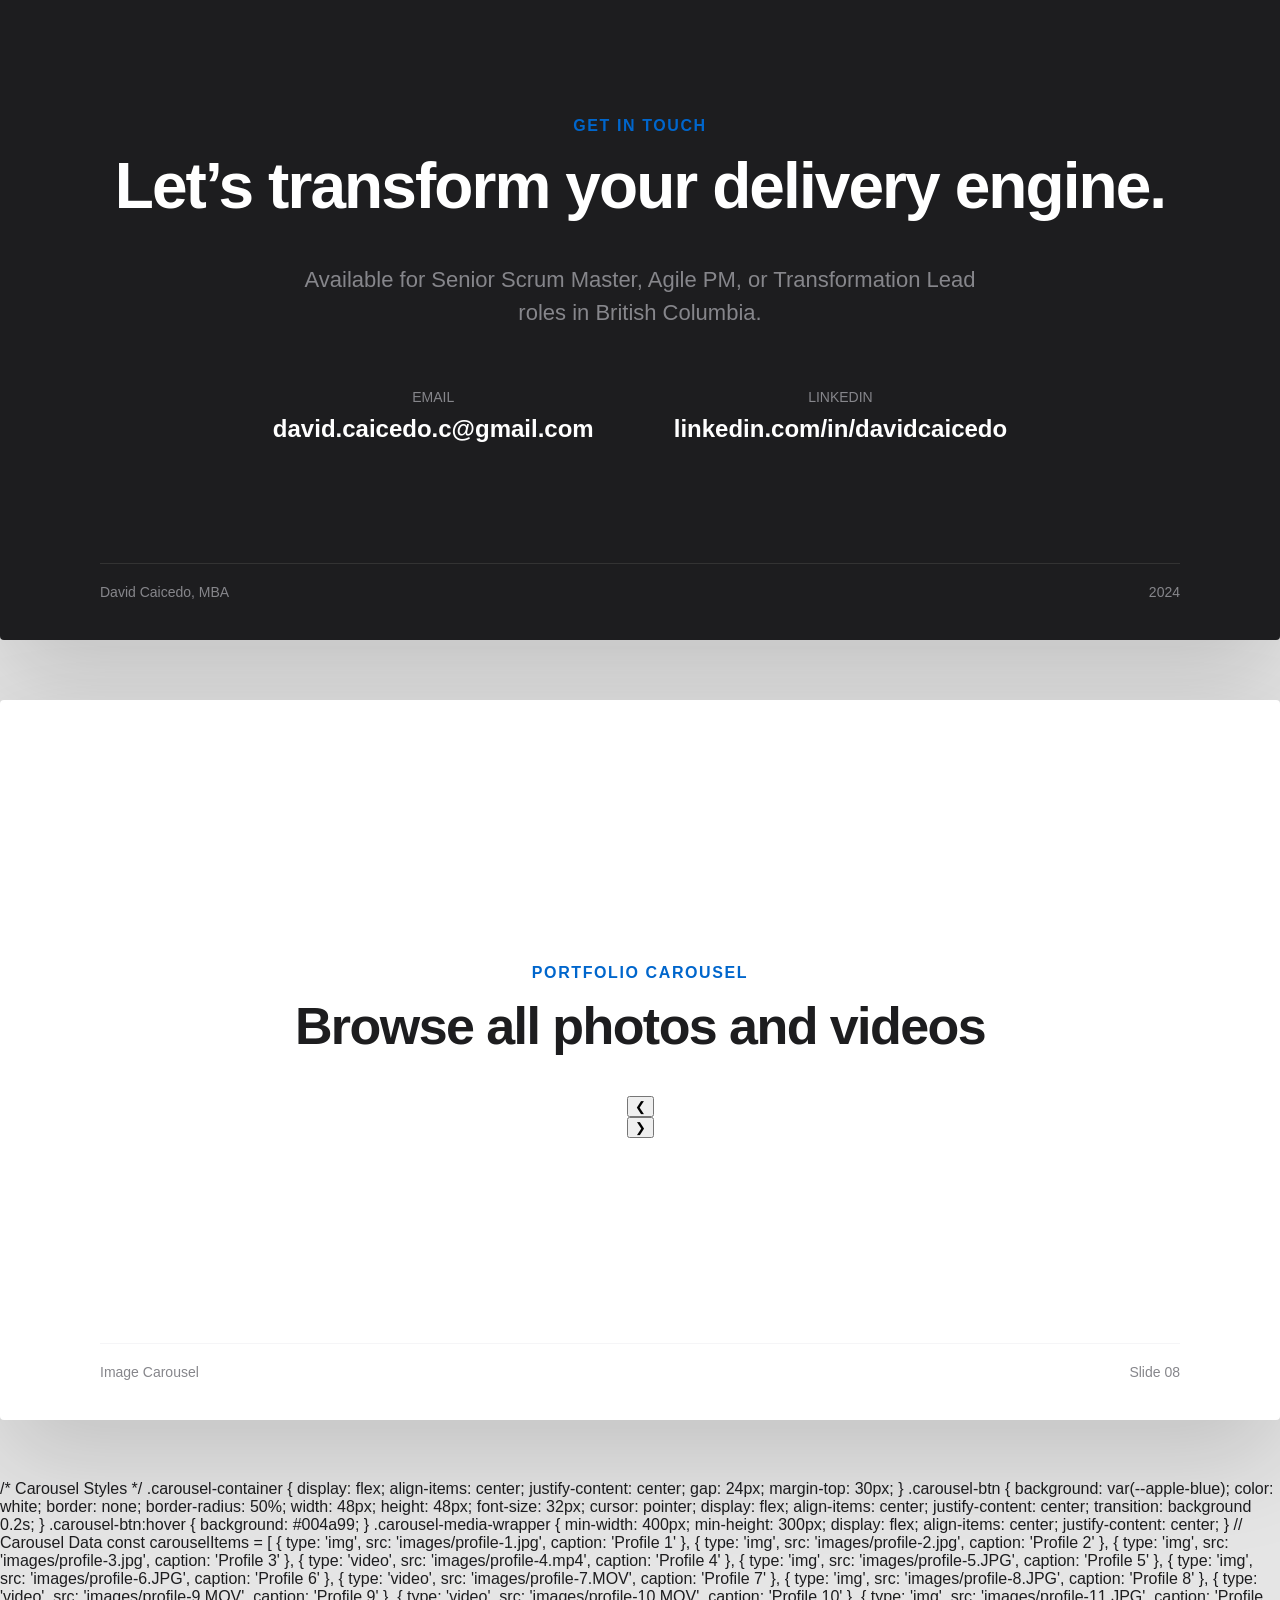
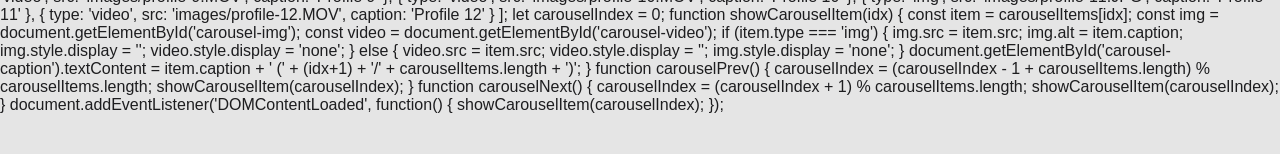
==== commit e0538de5: "update: portfolio changes" ====
--- a/index.html
+++ b/index.html
@@ -221,14 +221,16 @@
             document.getElementById('lightbox').classList.remove('active');
         }
 
-        document.getElementById('lightbox').addEventListener('click', function(e) {
-            if (e.target === this || e.target.classList.contains('lightbox-close')) {
-                closeLightbox();
-            }
-        });
-
-        document.addEventListener('keydown', function(e) {
-            if (e.key === 'Escape') closeLightbox();
+        document.addEventListener('DOMContentLoaded', function() {
+            document.getElementById('lightbox').addEventListener('click', function(e) {
+                if (e.target === this || e.target.classList.contains('lightbox-close')) {
+                    closeLightbox();
+                }
+            });
+
+            document.addEventListener('keydown', function(e) {
+                if (e.key === 'Escape') closeLightbox();
+            });
         });
     </script>
 </head>
@@ -424,28 +426,101 @@
 
     <!-- SLIDE 8: GALLERY LIGHTBOX -->
     <div class="slide">
-        <div class="slide-padding">
-            <h2>Portfolio Gallery</h2>
-            <div class="headline">Click any image to view in lightbox.</div>
-            <div class="gallery-grid">
-                <div class="gallery-item"><img src="images/profile-1.jpg" alt="Profile 1" onclick="openLightbox(this)"></div>
-                <div class="gallery-item"><img src="images/profile-2.jpg" alt="Profile 2" onclick="openLightbox(this)"></div>
-                <div class="gallery-item"><img src="images/profile-3.jpg" alt="Profile 3" onclick="openLightbox(this)"></div>
-                <div class="gallery-item"><video src="images/profile-4.mp4" onclick="openLightbox(this)"></video></div>
-                <div class="gallery-item"><img src="images/profile-5.JPG" alt="Profile 5" onclick="openLightbox(this)"></div>
-                <div class="gallery-item"><img src="images/profile-6.JPG" alt="Profile 6" onclick="openLightbox(this)"></div>
-                <div class="gallery-item"><video src="images/profile-7.MOV" onclick="openLightbox(this)"></video></div>
-                <div class="gallery-item"><img src="images/profile-8.JPG" alt="Profile 8" onclick="openLightbox(this)"></div>
-                <div class="gallery-item"><video src="images/profile-9.MOV" onclick="openLightbox(this)"></video></div>
-                <div class="gallery-item"><video src="images/profile-10.MOV" onclick="openLightbox(this)"></video></div>
-                <div class="gallery-item"><img src="images/profile-11.JPG" alt="Profile 11" onclick="openLightbox(this)"></div>
-                <div class="gallery-item"><video src="images/profile-12.MOV" onclick="openLightbox(this)"></video></div>
-            </div>
-        </div>
-        <div class="footer">
-            <span>Image Gallery</span>
+        <div class="slide-padding" style="align-items:center; justify-content:center;">
+            <h2>Portfolio Carousel</h2>
+            <div class="headline">Browse all photos and videos</div>
+            <div class="carousel-container">
+                <button class="carousel-btn prev" onclick="carouselPrev()">&#10094;</button>
+                <div class="carousel-media-wrapper">
+                    <img class="carousel-media" id="carousel-img" style="display:none;max-width:700px;max-height:400px;border-radius:16px;box-shadow:0 8px 32px rgba(0,0,0,0.12);cursor:pointer" onclick="openLightbox(this)">
+                    <video class="carousel-media" id="carousel-video" style="display:none;max-width:700px;max-height:400px;border-radius:16px;box-shadow:0 8px 32px rgba(0,0,0,0.12);cursor:pointer" controls onclick="openLightbox(this)"></video>
+                </div>
+                <button class="carousel-btn next" onclick="carouselNext()">&#10095;</button>
+            </div>
+            <div id="carousel-caption" style="margin-top:18px;font-size:18px;color:var(--apple-grey);font-weight:500;"></div>
+        </div>
+        <div class="footer">
+            <span>Image Carousel</span>
             <span>Slide 08</span>
         </div>
     </div>
+        /* Carousel Styles */
+        .carousel-container {
+            display: flex;
+            align-items: center;
+            justify-content: center;
+            gap: 24px;
+            margin-top: 30px;
+        }
+        .carousel-btn {
+            background: var(--apple-blue);
+            color: white;
+            border: none;
+            border-radius: 50%;
+            width: 48px;
+            height: 48px;
+            font-size: 32px;
+            cursor: pointer;
+            display: flex;
+            align-items: center;
+            justify-content: center;
+            transition: background 0.2s;
+        }
+        .carousel-btn:hover {
+            background: #004a99;
+        }
+        .carousel-media-wrapper {
+            min-width: 400px;
+            min-height: 300px;
+            display: flex;
+            align-items: center;
+            justify-content: center;
+        }
+        // Carousel Data
+        const carouselItems = [
+            { type: 'img', src: 'images/profile-1.jpg', caption: 'Profile 1' },
+            { type: 'img', src: 'images/profile-2.jpg', caption: 'Profile 2' },
+            { type: 'img', src: 'images/profile-3.jpg', caption: 'Profile 3' },
+            { type: 'video', src: 'images/profile-4.mp4', caption: 'Profile 4' },
+            { type: 'img', src: 'images/profile-5.JPG', caption: 'Profile 5' },
+            { type: 'img', src: 'images/profile-6.JPG', caption: 'Profile 6' },
+            { type: 'video', src: 'images/profile-7.MOV', caption: 'Profile 7' },
+            { type: 'img', src: 'images/profile-8.JPG', caption: 'Profile 8' },
+            { type: 'video', src: 'images/profile-9.MOV', caption: 'Profile 9' },
+            { type: 'video', src: 'images/profile-10.MOV', caption: 'Profile 10' },
+            { type: 'img', src: 'images/profile-11.JPG', caption: 'Profile 11' },
+            { type: 'video', src: 'images/profile-12.MOV', caption: 'Profile 12' }
+        ];
+        let carouselIndex = 0;
+
+        function showCarouselItem(idx) {
+            const item = carouselItems[idx];
+            const img = document.getElementById('carousel-img');
+            const video = document.getElementById('carousel-video');
+            if (item.type === 'img') {
+                img.src = item.src;
+                img.alt = item.caption;
+                img.style.display = '';
+                video.style.display = 'none';
+            } else {
+                video.src = item.src;
+                video.style.display = '';
+                img.style.display = 'none';
+            }
+            document.getElementById('carousel-caption').textContent = item.caption + ' (' + (idx+1) + '/' + carouselItems.length + ')';
+        }
+
+        function carouselPrev() {
+            carouselIndex = (carouselIndex - 1 + carouselItems.length) % carouselItems.length;
+            showCarouselItem(carouselIndex);
+        }
+        function carouselNext() {
+            carouselIndex = (carouselIndex + 1) % carouselItems.length;
+            showCarouselItem(carouselIndex);
+        }
+
+        document.addEventListener('DOMContentLoaded', function() {
+            showCarouselItem(carouselIndex);
+        });
 
 </body>
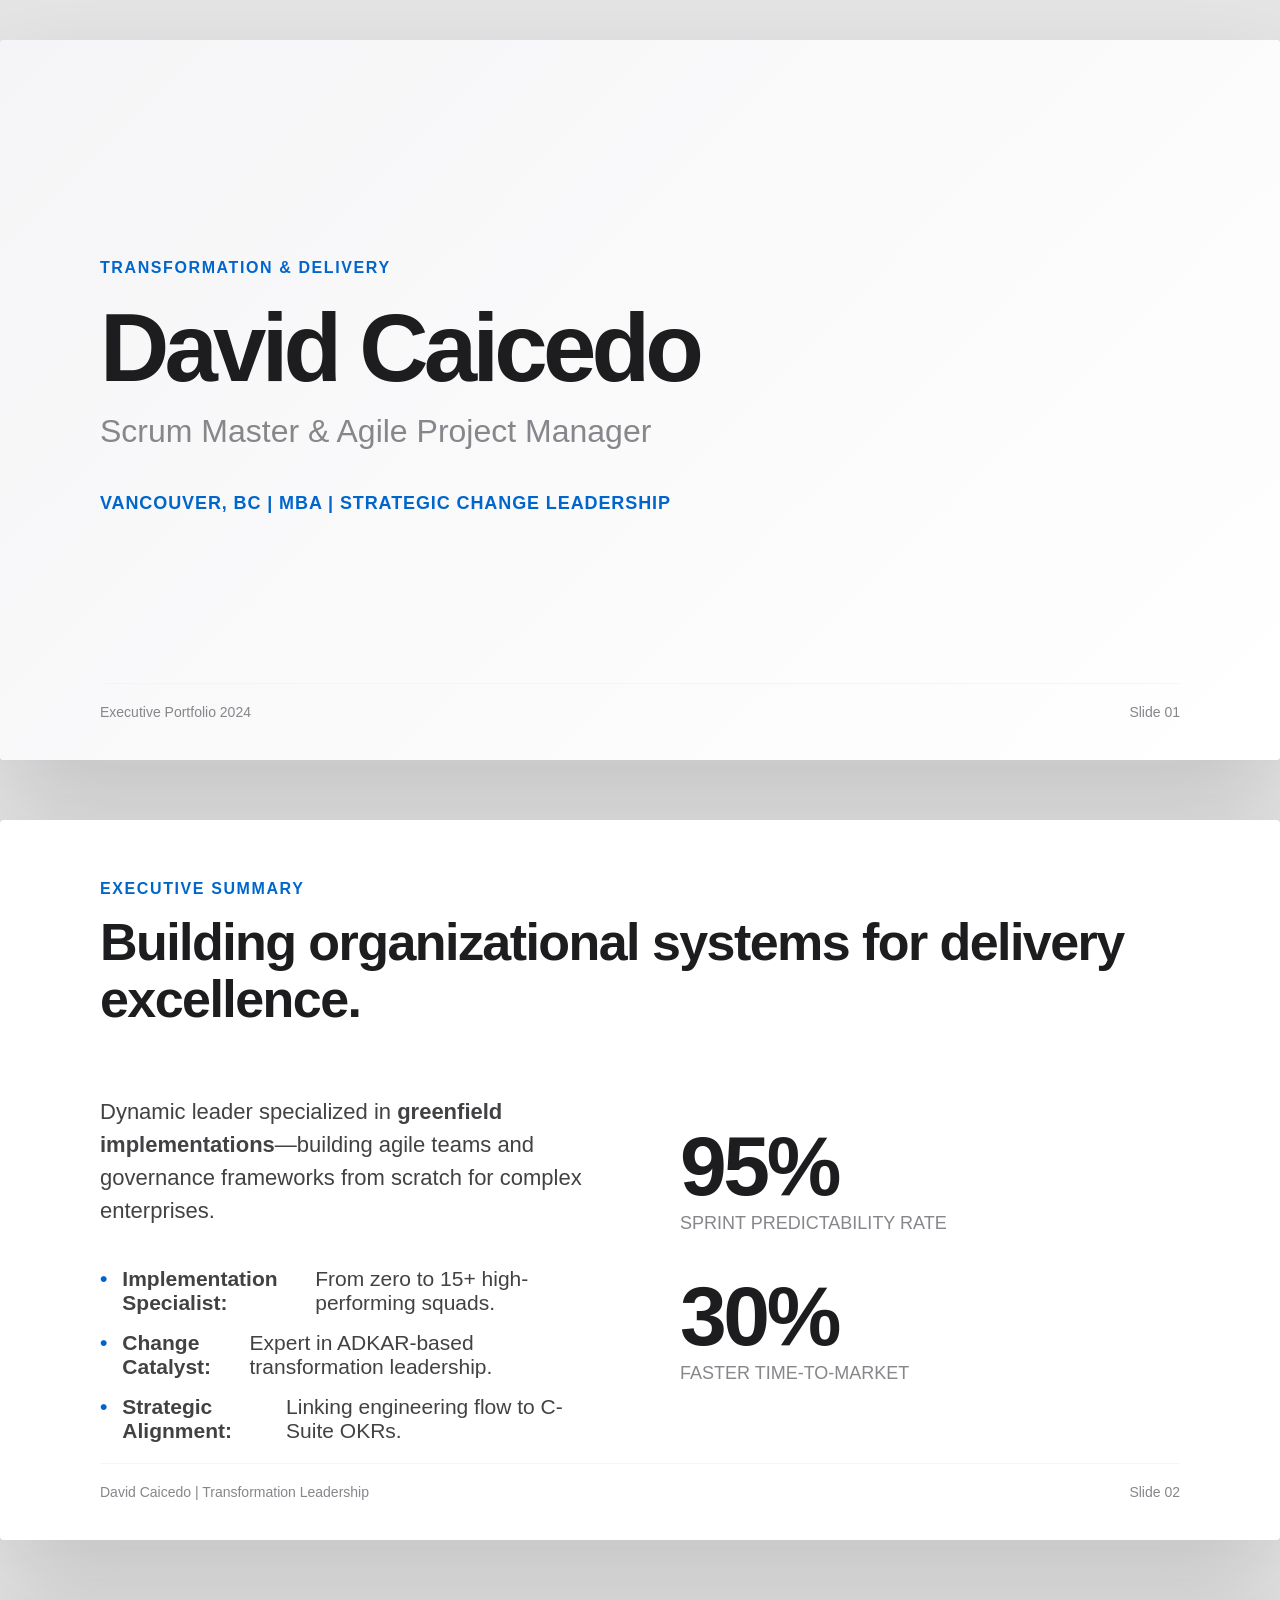
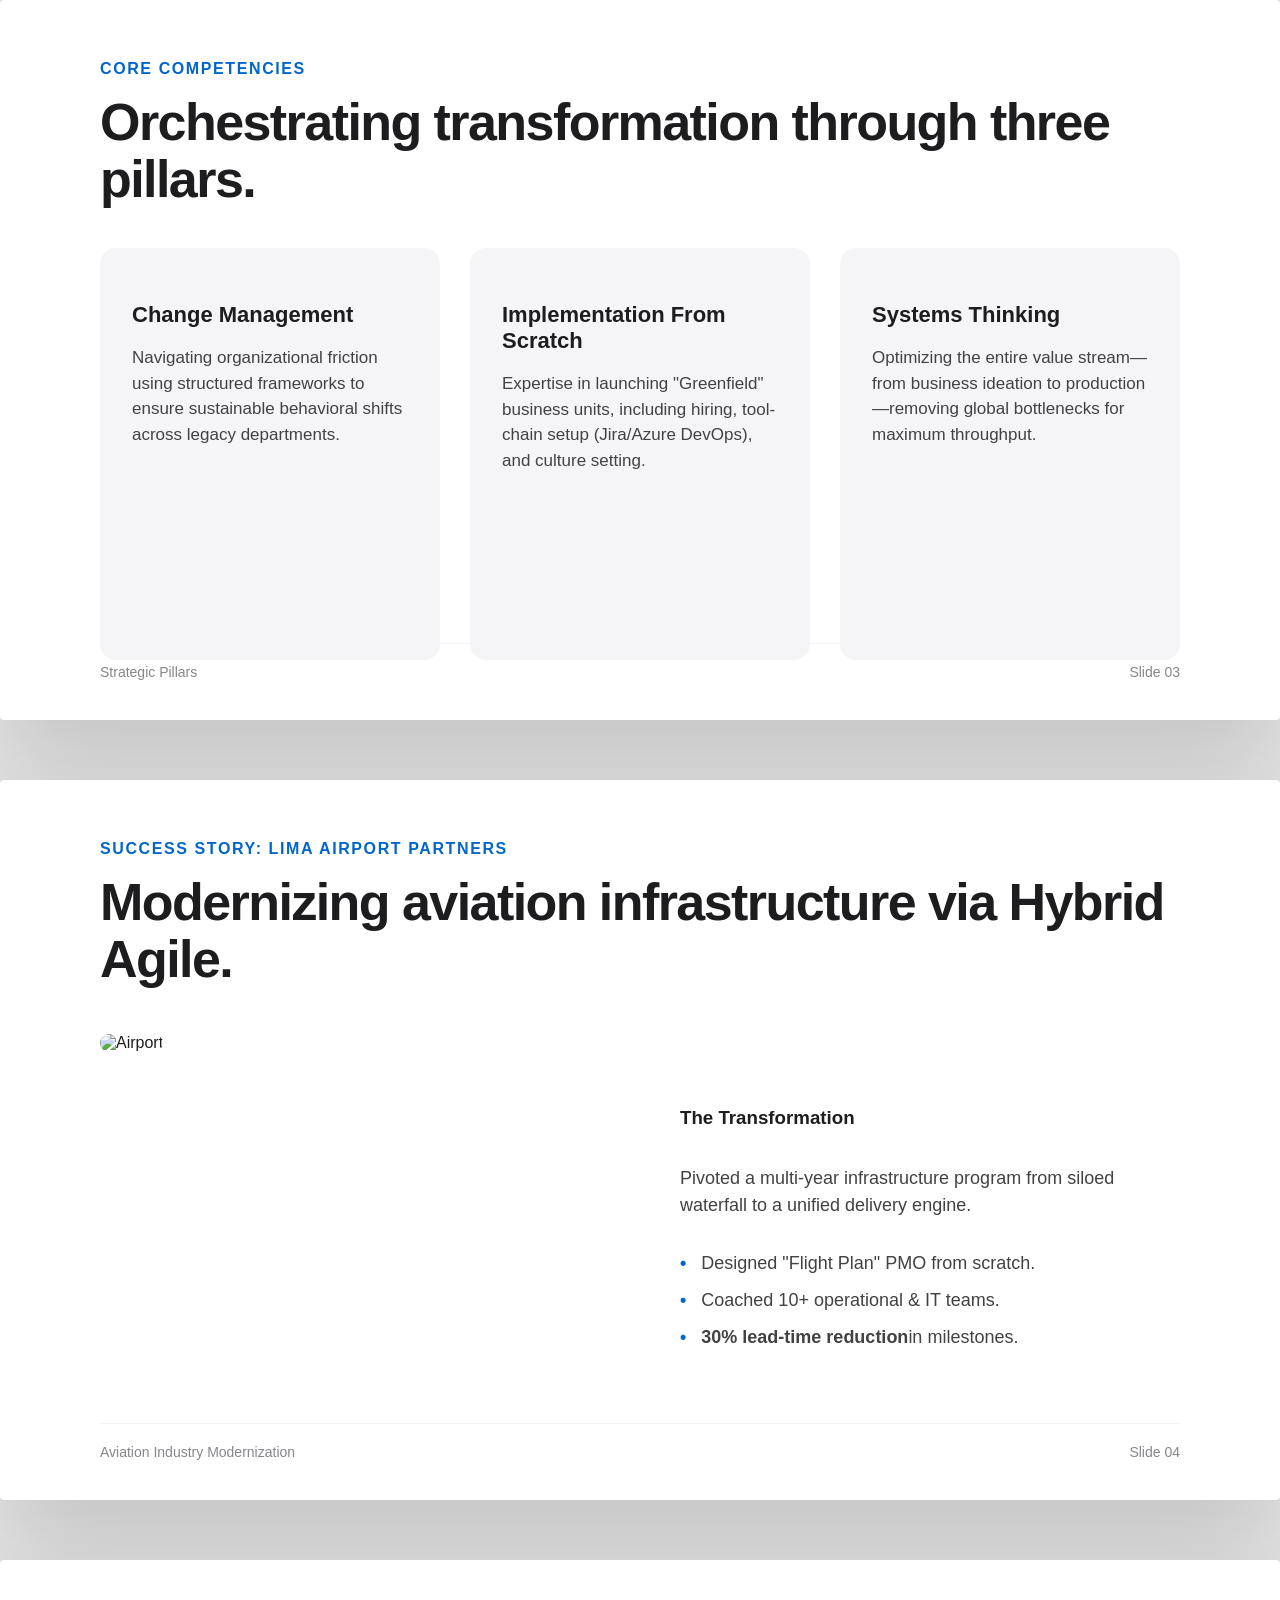
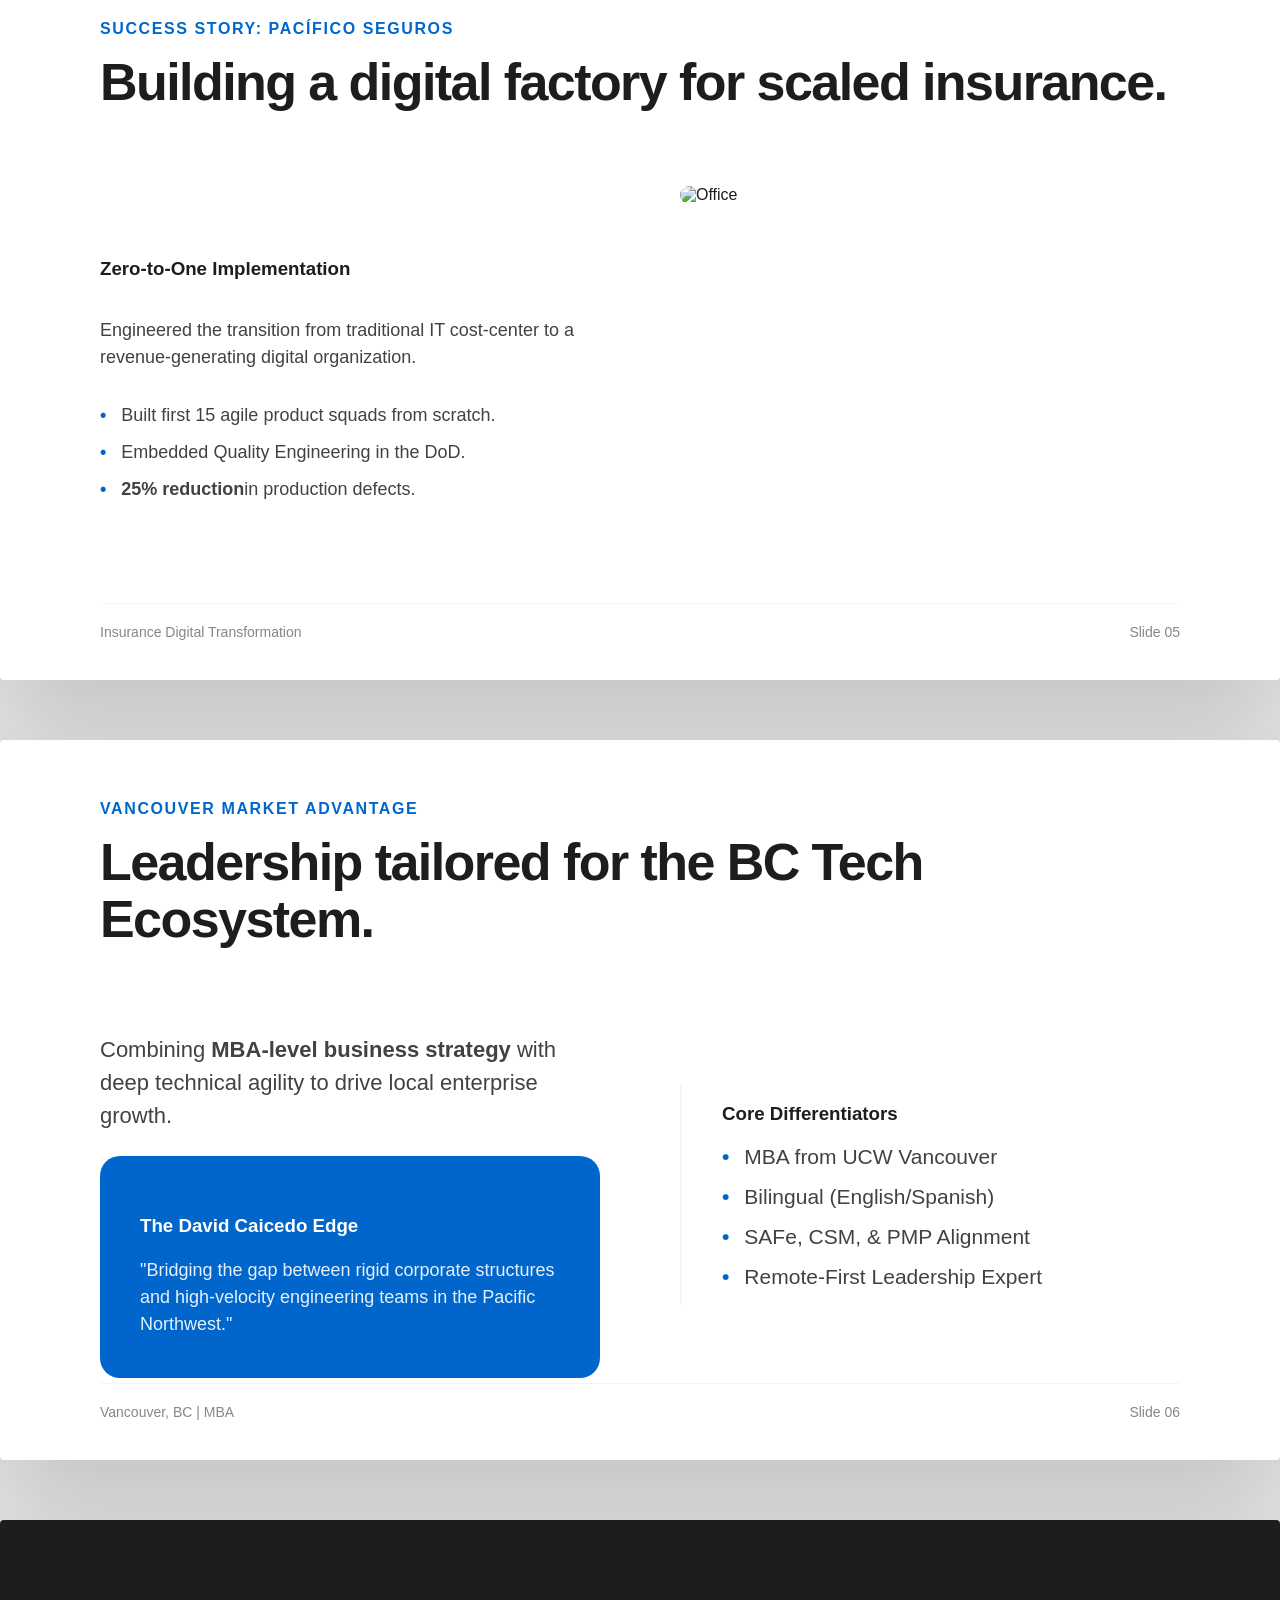
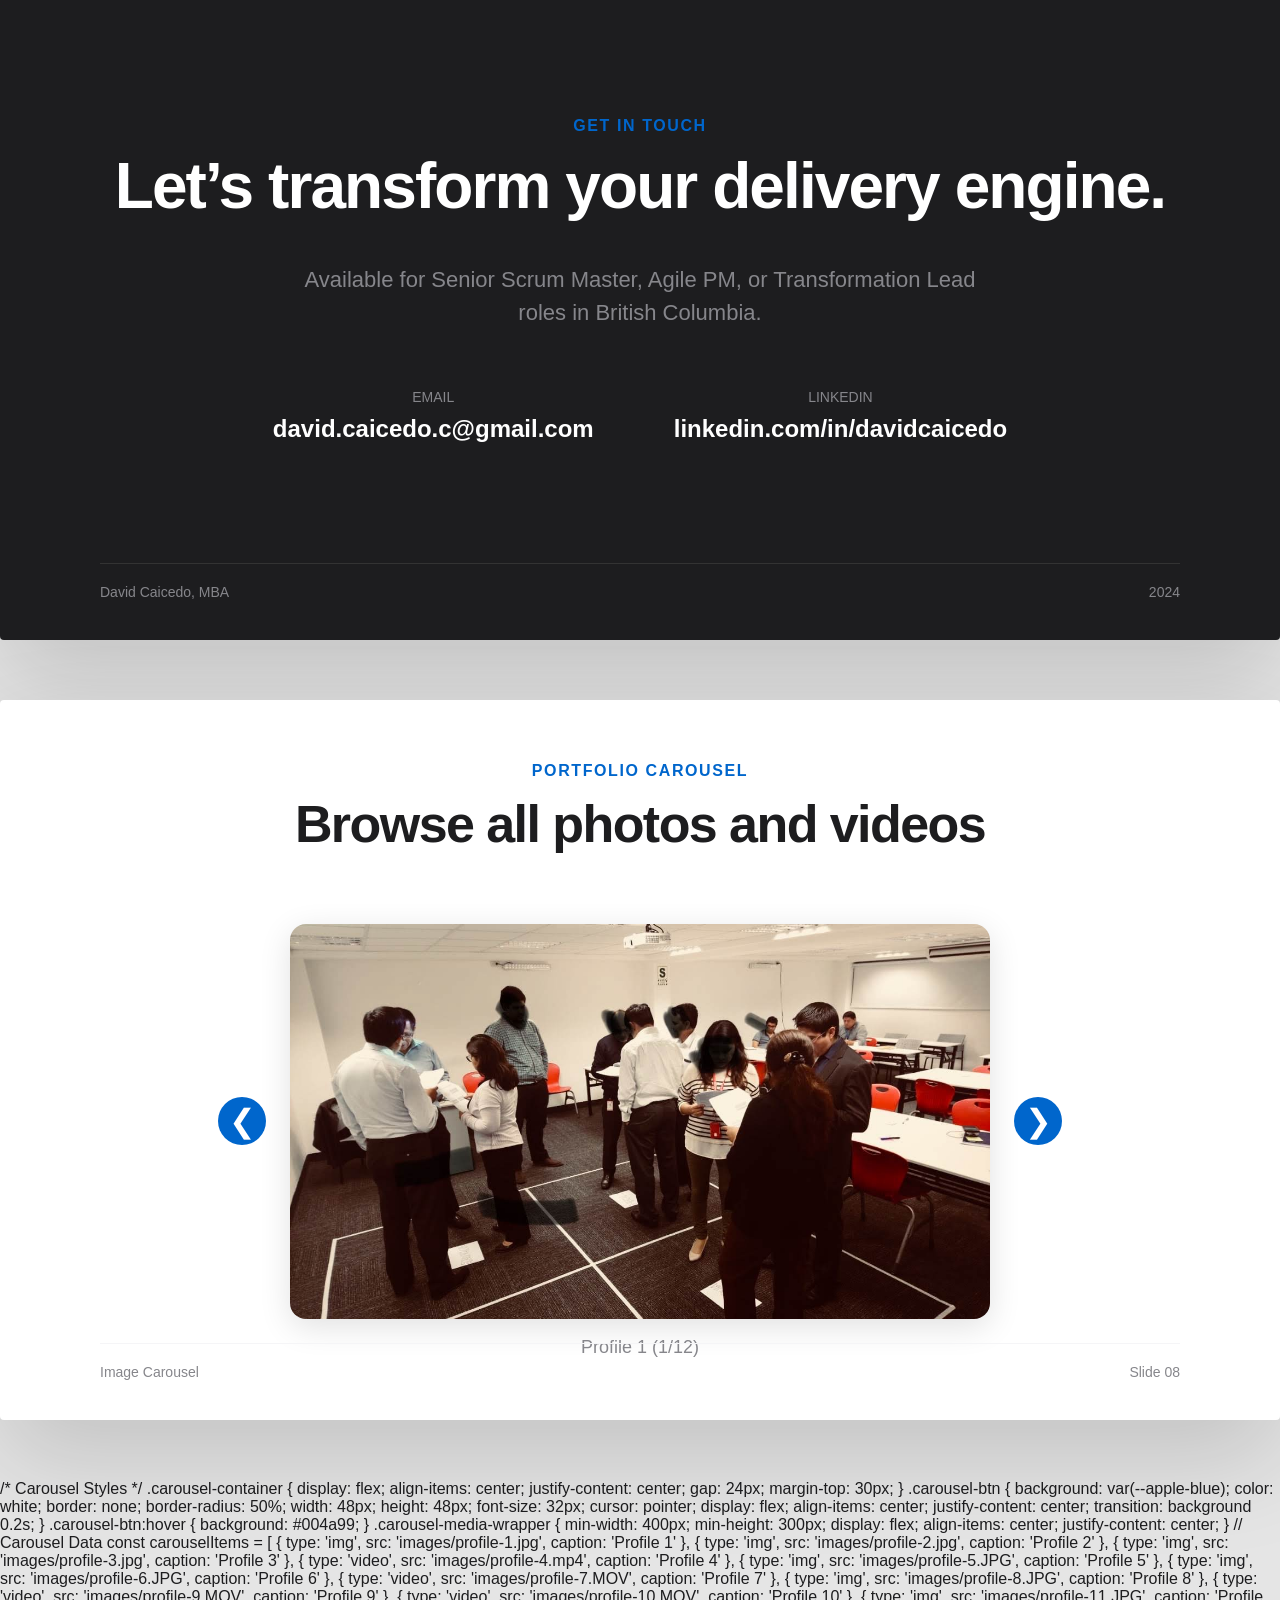
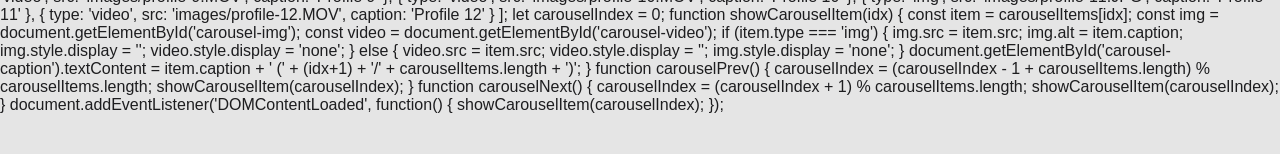
==== commit b957fd94: "update: portfolio changes" ====
--- a/index.html
+++ b/index.html
@@ -4,7 +4,8 @@
     <meta charset="UTF-8">
     <meta name="viewport" content="width=device-width, initial-scale=1.0">
     <title>David Caicedo - Executive Presentation</title>
-    <style>
+    <link rel="stylesheet" href="style.css">
+    <!--
         :root {
             --apple-black: #1d1d1f;
             --apple-dark-grey: #424245;
@@ -202,8 +203,11 @@
         }
 
     </style>
+    <!-- CSS moved to style.css -->
+    <!-- JS moved to script.js -->
     <script>
-        function openLightbox(element) {
+        // (migrated to script.js)
+        /* function openLightbox(element) {
             const lightbox = document.getElementById('lightbox');
             const lightboxContent = lightbox.querySelector('.lightbox-content');
             
@@ -233,6 +237,8 @@
             });
         });
     </script>
+    <!-- JS moved to script.js -->
+    <script src="script.js"></script>
 </head>
 <body>
 
--- a/style.css
+++ b/style.css
@@ -0,0 +1,177 @@
+/* Portfolio Carousel and Lightbox Styles */
+:root {
+    --apple-black: #1d1d1f;
+    --apple-dark-grey: #424245;
+    --apple-grey: #86868b;
+    --apple-light-grey: #f5f5f7;
+    --apple-blue: #0066cc;
+    --white: #ffffff;
+    --font-stack: -apple-system, BlinkMacSystemFont, "SF Pro Display", "SF Pro Text", "Helvetica Neue", Arial, sans-serif;
+}
+* { box-sizing: border-box; }
+body { 
+    margin: 0; 
+    padding: 40px 0; 
+    background-color: #e5e5e5; 
+    font-family: var(--font-stack); 
+    color: var(--apple-black);
+    display: flex;
+    flex-direction: column;
+    align-items: center;
+    gap: 60px;
+    -webkit-font-smoothing: antialiased;
+}
+.slide {
+    width: 1280px;
+    height: 720px;
+    background: var(--white);
+    position: relative;
+    box-shadow: 0 40px 100px rgba(0,0,0,0.15);
+    display: flex;
+    flex-direction: column;
+    overflow: hidden;
+    border-radius: 4px;
+}
+.slide-padding {
+    padding: 60px 100px;
+    height: 100%;
+    display: flex;
+    flex-direction: column;
+}
+.headline {
+    font-size: 52px;
+    font-weight: 700;
+    line-height: 1.1;
+    letter-spacing: -0.03em;
+    margin-bottom: 40px;
+    color: var(--apple-black);
+}
+h2 {
+    font-size: 16px;
+    font-weight: 600;
+    letter-spacing: 0.1em;
+    text-transform: uppercase;
+    color: var(--apple-blue);
+    margin: 0 0 16px 0;
+}
+p { 
+    font-size: 22px; 
+    line-height: 1.5; 
+    color: var(--apple-dark-grey); 
+    margin-bottom: 24px; 
+    font-weight: 400; 
+}
+.grid-2 { display: grid; grid-template-columns: 1fr 1fr; gap: 80px; flex: 1; align-items: center; }
+.flex-fill { flex: 1; display: flex; flex-direction: column; justify-content: center; }
+.cover-content {
+    height: 100%;
+    display: flex;
+    flex-direction: column;
+    justify-content: center;
+    align-items: flex-start;
+    padding-left: 100px;
+    background: linear-gradient(135deg, #f5f5f7 0%, #ffffff 100%);
+}
+.cover-title { font-size: 96px; font-weight: 800; letter-spacing: -0.05em; margin: 0; }
+.cover-subtitle { font-size: 32px; color: var(--apple-grey); margin-top: 10px; font-weight: 300; }
+.metric-block { margin-bottom: 40px; }
+.metric-number { font-size: 84px; font-weight: 700; color: var(--apple-black); line-height: 1; letter-spacing: -0.04em; }
+.metric-label { font-size: 18px; color: var(--apple-grey); font-weight: 500; text-transform: uppercase; margin-top: 5px; }
+.feature-box { background: var(--apple-light-grey); padding: 32px; border-radius: 16px; height: 100%; }
+.footer {
+    position: absolute;
+    bottom: 40px;
+    left: 100px;
+    right: 100px;
+    display: flex;
+    justify-content: space-between;
+    font-size: 14px;
+    font-weight: 500;
+    color: var(--apple-grey);
+    border-top: 1px solid var(--apple-light-grey);
+    padding-top: 20px;
+}
+.bleed-image {
+    width: 100%;
+    height: 100%;
+    object-fit: cover;
+    border-radius: 12px;
+}
+ul { list-style: none; padding: 0; }
+li { 
+    font-size: 21px; 
+    margin-bottom: 16px; 
+    display: flex; 
+    align-items: flex-start;
+    color: var(--apple-dark-grey);
+}
+li::before { 
+    content: "•"; 
+    color: var(--apple-blue); 
+    font-weight: bold; 
+    margin-right: 15px;
+}
+/* Carousel Styles */
+.carousel-container {
+    display: flex;
+    align-items: center;
+    justify-content: center;
+    gap: 24px;
+    margin-top: 30px;
+}
+.carousel-btn {
+    background: var(--apple-blue);
+    color: white;
+    border: none;
+    border-radius: 50%;
+    width: 48px;
+    height: 48px;
+    font-size: 32px;
+    cursor: pointer;
+    display: flex;
+    align-items: center;
+    justify-content: center;
+    transition: background 0.2s;
+}
+.carousel-btn:hover {
+    background: #004a99;
+}
+.carousel-media-wrapper {
+    min-width: 400px;
+    min-height: 300px;
+    display: flex;
+    align-items: center;
+    justify-content: center;
+}
+/* Lightbox */
+.lightbox {
+    display: none;
+    position: fixed;
+    top: 0;
+    left: 0;
+    width: 100%;
+    height: 100%;
+    background: rgba(0,0,0,0.95);
+    z-index: 1000;
+    justify-content: center;
+    align-items: center;
+    cursor: pointer;
+}
+.lightbox.active {
+    display: flex;
+}
+.lightbox img, .lightbox video {
+    max-width: 90%;
+    max-height: 90%;
+    object-fit: contain;
+    border-radius: 8px;
+}
+.lightbox-close {
+    position: absolute;
+    top: 30px;
+    right: 40px;
+    font-size: 40px;
+    color: white;
+    cursor: pointer;
+    font-weight: 300;
+}
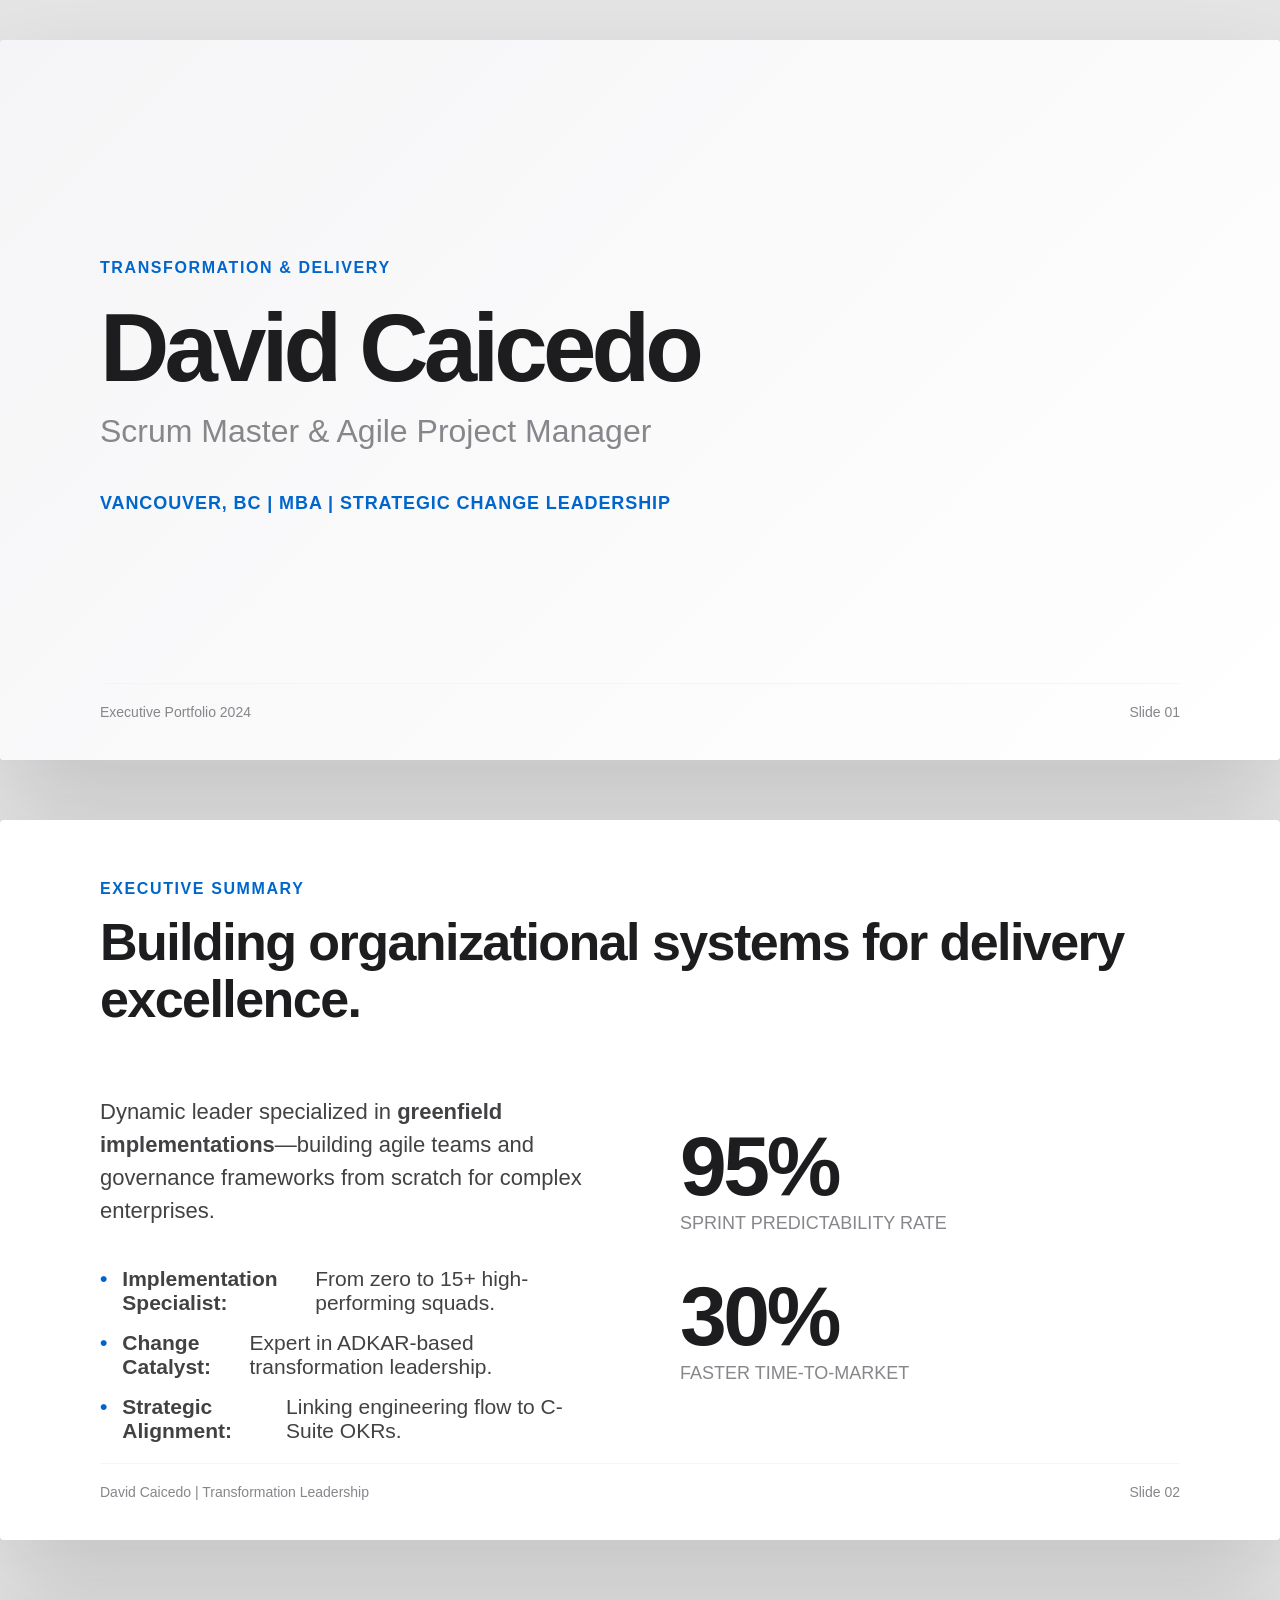
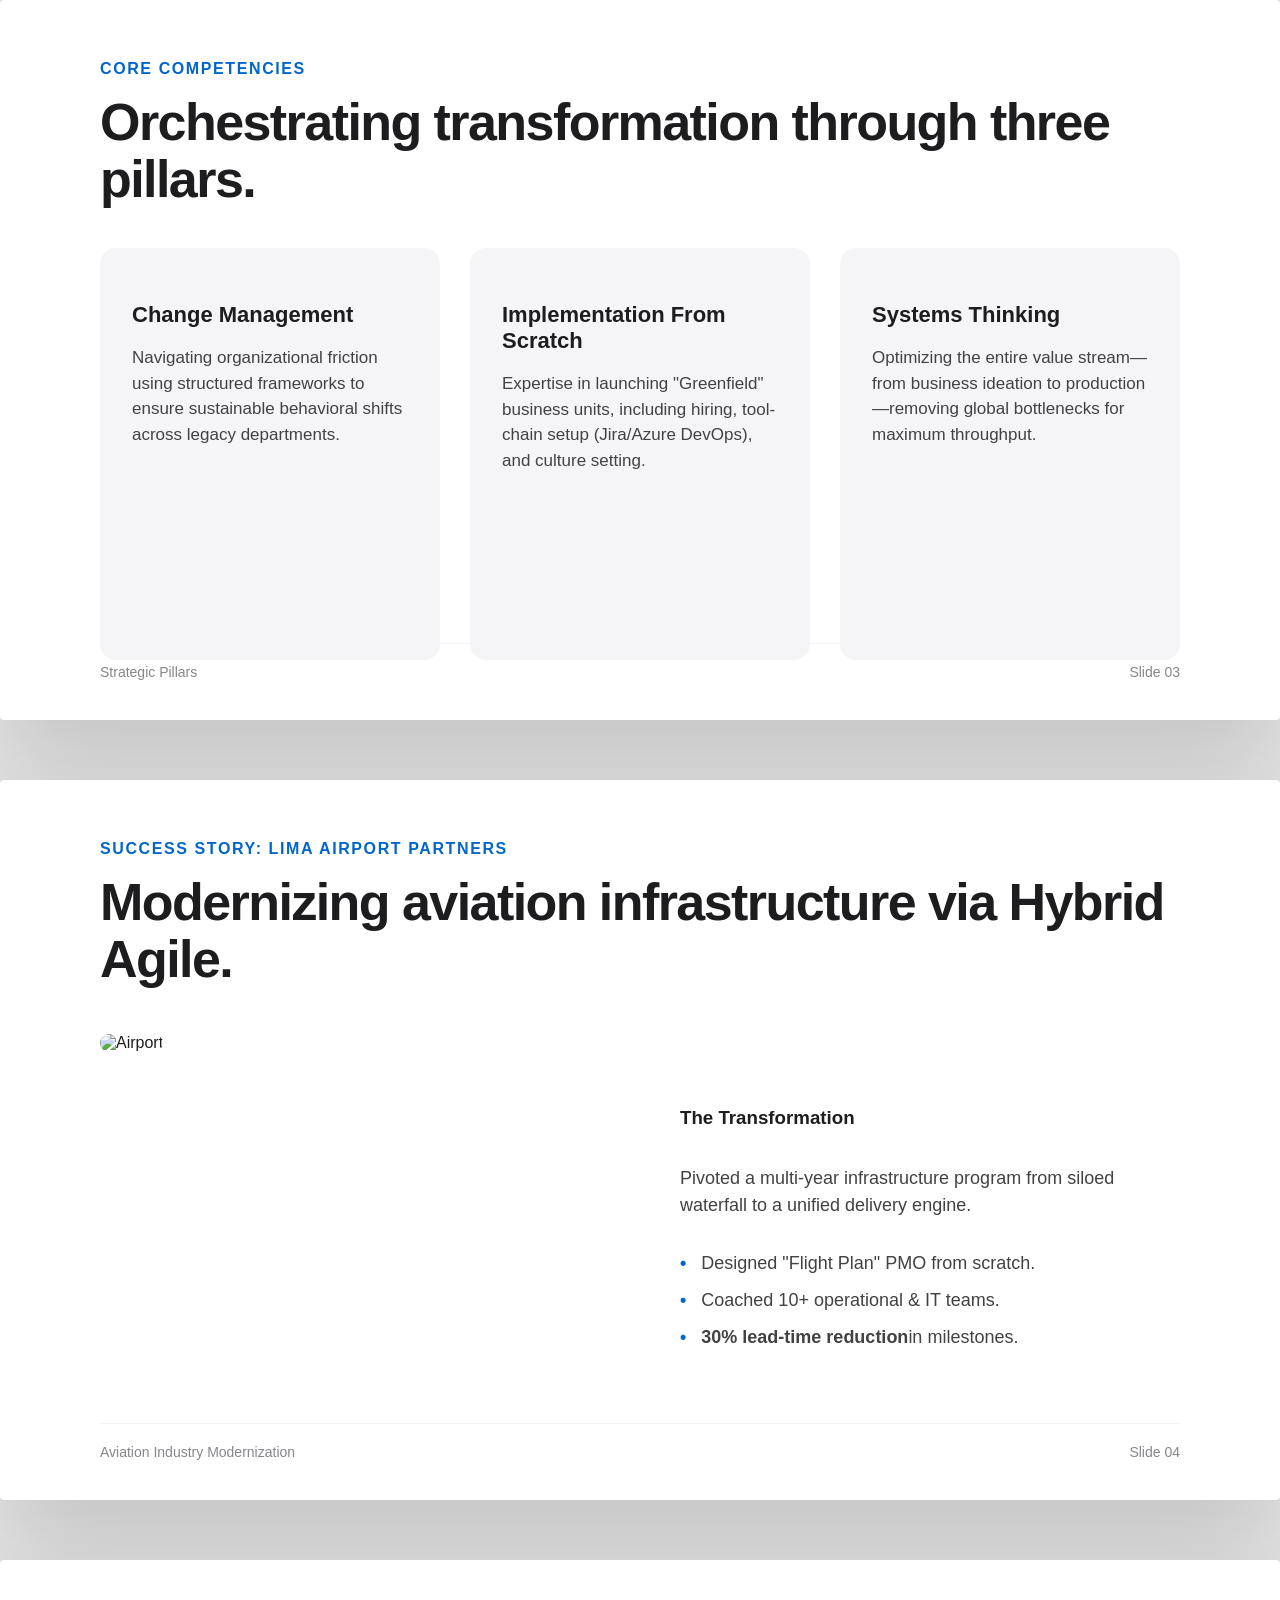
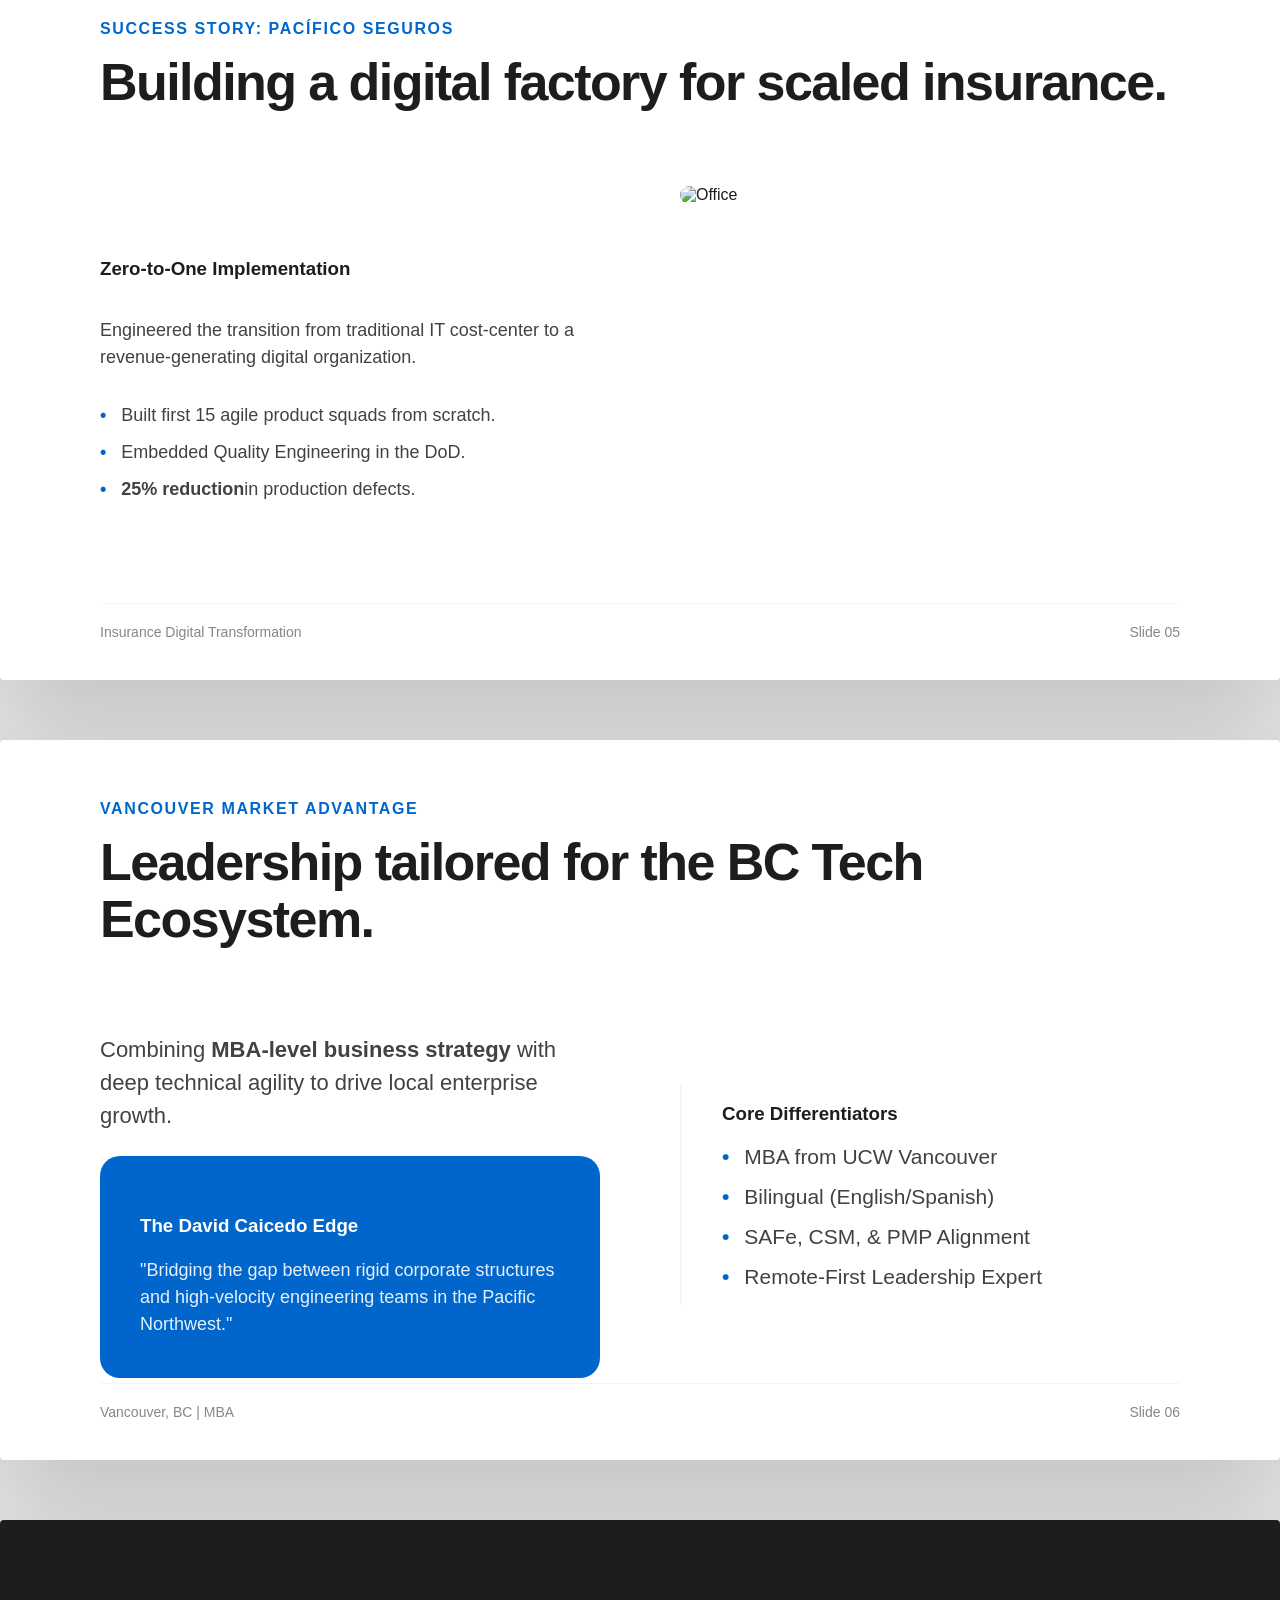
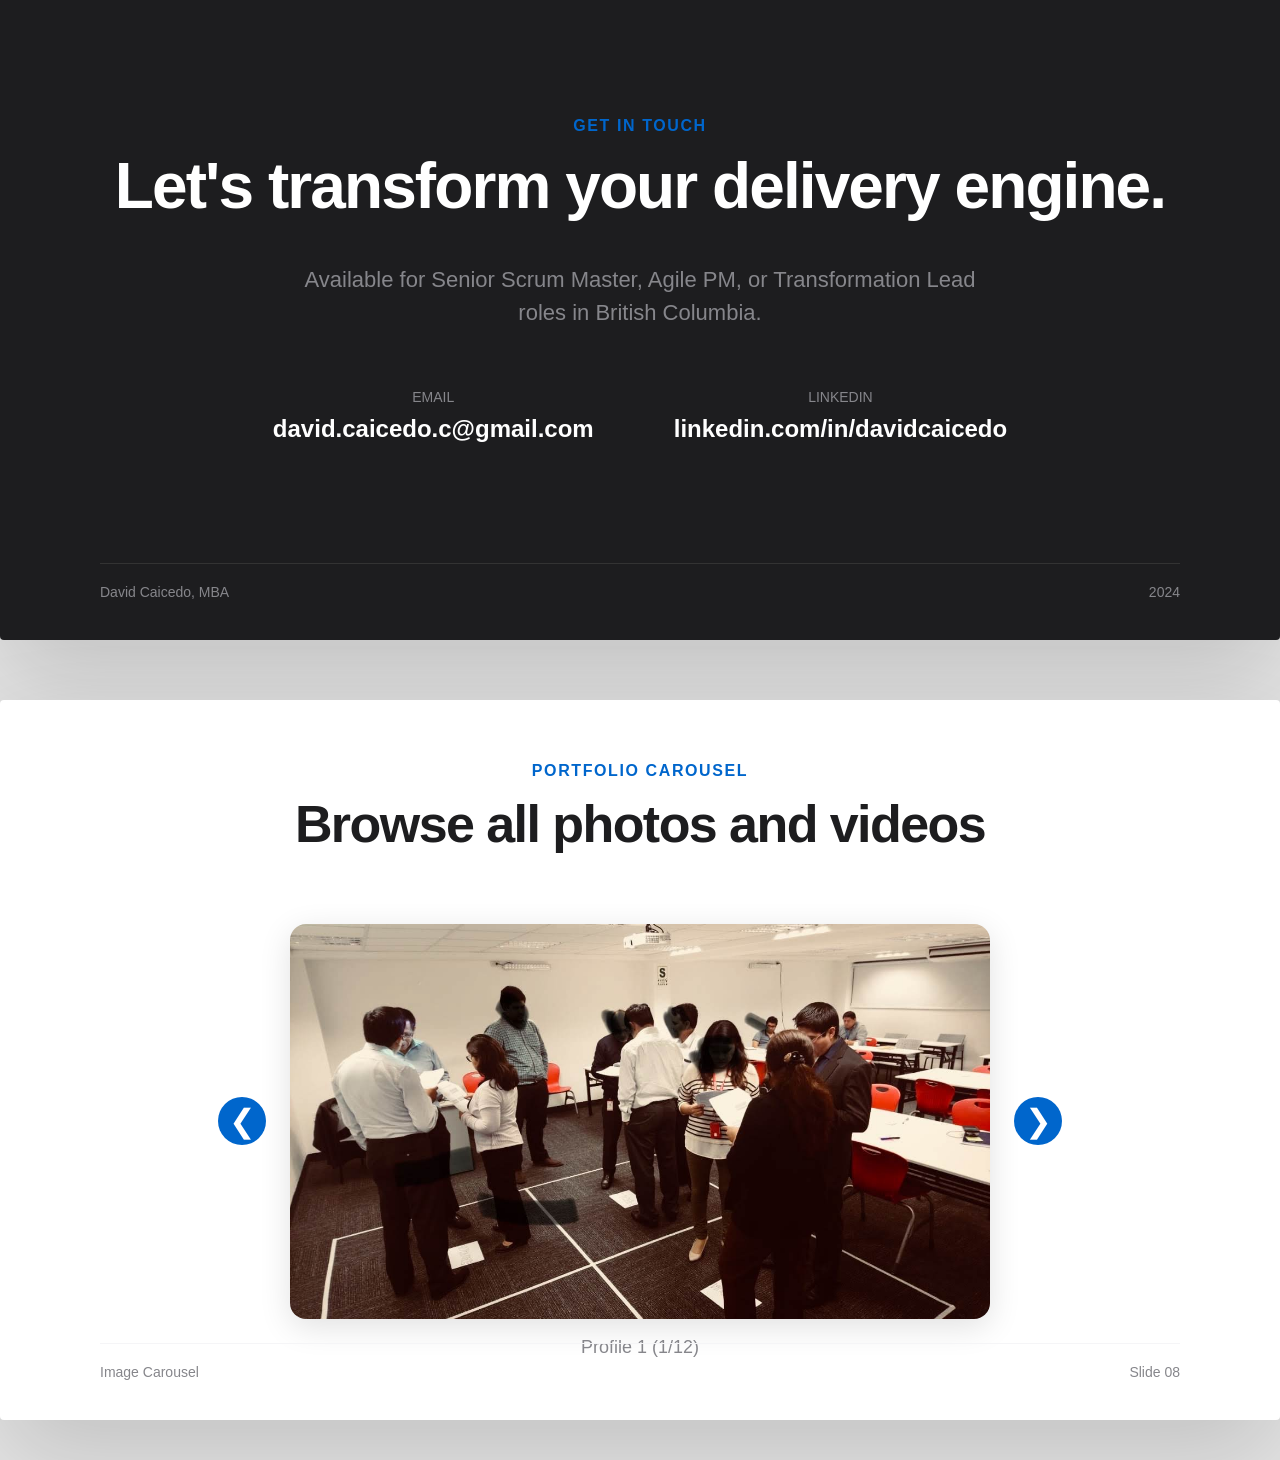
==== commit 65448731: "fix: remove inline CSS/JS from index.html" ====
--- a/index.html
+++ b/index.html
@@ -5,239 +5,6 @@
     <meta name="viewport" content="width=device-width, initial-scale=1.0">
     <title>David Caicedo - Executive Presentation</title>
     <link rel="stylesheet" href="style.css">
-    <!--
-        :root {
-            --apple-black: #1d1d1f;
-            --apple-dark-grey: #424245;
-            --apple-grey: #86868b;
-            --apple-light-grey: #f5f5f7;
-            --apple-blue: #0066cc;
-            --white: #ffffff;
-            --font-stack: -apple-system, BlinkMacSystemFont, "SF Pro Display", "SF Pro Text", "Helvetica Neue", Arial, sans-serif;
-        }
-
-        * { box-sizing: border-box; }
-        body { 
-            margin: 0; 
-            padding: 40px 0; 
-            background-color: #e5e5e5; 
-            font-family: var(--font-stack); 
-            color: var(--apple-black);
-            display: flex;
-            flex-direction: column;
-            align-items: center;
-            gap: 60px;
-            -webkit-font-smoothing: antialiased;
-        }
-
-        /* Slide Dimensions: Standard 16:9 */
-        .slide {
-            width: 1280px;
-            height: 720px;
-            background: var(--white);
-            position: relative;
-            box-shadow: 0 40px 100px rgba(0,0,0,0.15);
-            display: flex;
-            flex-direction: column;
-            overflow: hidden;
-            border-radius: 4px;
-        }
-
-        /* Slide Content Areas */
-        .slide-padding {
-            padding: 60px 100px;
-            height: 100%;
-            display: flex;
-            flex-direction: column;
-        }
-
-        /* Typography */
-        .headline {
-            font-size: 52px;
-            font-weight: 700;
-            line-height: 1.1;
-            letter-spacing: -0.03em;
-            margin-bottom: 40px;
-            color: var(--apple-black);
-        }
-
-        h2 {
-            font-size: 16px;
-            font-weight: 600;
-            letter-spacing: 0.1em;
-            text-transform: uppercase;
-            color: var(--apple-blue);
-            margin: 0 0 16px 0;
-        }
-
-        p { 
-            font-size: 22px; 
-            line-height: 1.5; 
-            color: var(--apple-dark-grey); 
-            margin-bottom: 24px; 
-            font-weight: 400; 
-        }
-
-        /* Layout Helpers */
-        .grid-2 { display: grid; grid-template-columns: 1fr 1fr; gap: 80px; flex: 1; align-items: center; }
-        .flex-fill { flex: 1; display: flex; flex-direction: column; justify-content: center; }
-
-        /* Cover Slide Specifics */
-        .cover-content {
-            height: 100%;
-            display: flex;
-            flex-direction: column;
-            justify-content: center;
-            align-items: flex-start;
-            padding-left: 100px;
-            background: linear-gradient(135deg, #f5f5f7 0%, #ffffff 100%);
-        }
-        .cover-title { font-size: 96px; font-weight: 800; letter-spacing: -0.05em; margin: 0; }
-        .cover-subtitle { font-size: 32px; color: var(--apple-grey); margin-top: 10px; font-weight: 300; }
-
-        /* Components */
-        .metric-block { margin-bottom: 40px; }
-        .metric-number { font-size: 84px; font-weight: 700; color: var(--apple-black); line-height: 1; letter-spacing: -0.04em; }
-        .metric-label { font-size: 18px; color: var(--apple-grey); font-weight: 500; text-transform: uppercase; margin-top: 5px; }
-
-        .feature-box {
-            background: var(--apple-light-grey);
-            padding: 32px;
-            border-radius: 16px;
-            height: 100%;
-        }
-
-        .footer {
-            position: absolute;
-            bottom: 40px;
-            left: 100px;
-            right: 100px;
-            display: flex;
-            justify-content: space-between;
-            font-size: 14px;
-            font-weight: 500;
-            color: var(--apple-grey);
-            border-top: 1px solid var(--apple-light-grey);
-            padding-top: 20px;
-        }
-
-        /* Image Handling */
-        .bleed-image {
-            width: 100%;
-            height: 100%;
-            object-fit: cover;
-            border-radius: 12px;
-        }
-
-        /* List Styling */
-        ul { list-style: none; padding: 0; }
-        li { 
-            font-size: 21px; 
-            margin-bottom: 16px; 
-            display: flex; 
-            align-items: flex-start;
-            color: var(--apple-dark-grey);
-        }
-        li::before { 
-            content: "•"; 
-            color: var(--apple-blue); 
-            font-weight: bold; 
-            margin-right: 15px;
-        }
-
-        /* Gallery Grid */
-        .gallery-grid {
-            display: grid;
-            grid-template-columns: repeat(4, 1fr);
-            gap: 20px;
-            margin-top: 30px;
-        }
-        .gallery-item {
-            aspect-ratio: 1;
-            overflow: hidden;
-            border-radius: 12px;
-            cursor: pointer;
-            background: var(--apple-light-grey);
-        }
-        .gallery-item img, .gallery-item video {
-            width: 100%;
-            height: 100%;
-            object-fit: cover;
-            transition: transform 0.3s ease;
-        }
-        .gallery-item:hover img, .gallery-item:hover video {
-            transform: scale(1.05);
-        }
-
-        /* Lightbox */
-        .lightbox {
-            display: none;
-            position: fixed;
-            top: 0;
-            left: 0;
-            width: 100%;
-            height: 100%;
-            background: rgba(0,0,0,0.95);
-            z-index: 1000;
-            justify-content: center;
-            align-items: center;
-            cursor: pointer;
-        }
-        .lightbox.active {
-            display: flex;
-        }
-        .lightbox img, .lightbox video {
-            max-width: 90%;
-            max-height: 90%;
-            object-fit: contain;
-            border-radius: 8px;
-        }
-        .lightbox-close {
-            position: absolute;
-            top: 30px;
-            right: 40px;
-            font-size: 40px;
-            color: white;
-            cursor: pointer;
-            font-weight: 300;
-        }
-
-    </style>
-    <!-- CSS moved to style.css -->
-    <!-- JS moved to script.js -->
-    <script>
-        // (migrated to script.js)
-        /* function openLightbox(element) {
-            const lightbox = document.getElementById('lightbox');
-            const lightboxContent = lightbox.querySelector('.lightbox-content');
-            
-            // Clone the element (img or video)
-            lightboxContent.innerHTML = '';
-            const clone = element.cloneNode(true);
-            clone.style.width = 'auto';
-            clone.style.height = 'auto';
-            lightboxContent.appendChild(clone);
-            
-            lightbox.classList.add('active');
-        }
-
-        function closeLightbox() {
-            document.getElementById('lightbox').classList.remove('active');
-        }
-
-        document.addEventListener('DOMContentLoaded', function() {
-            document.getElementById('lightbox').addEventListener('click', function(e) {
-                if (e.target === this || e.target.classList.contains('lightbox-close')) {
-                    closeLightbox();
-                }
-            });
-
-            document.addEventListener('keydown', function(e) {
-                if (e.key === 'Escape') closeLightbox();
-            });
-        });
-    </script>
-    <!-- JS moved to script.js -->
     <script src="script.js"></script>
 </head>
 <body>
@@ -410,7 +177,7 @@
     <div class="slide" style="background: var(--apple-black); color: var(--white);">
         <div class="slide-padding" style="justify-content: center; align-items: center; text-align: center;">
             <h2 style="color: var(--apple-blue);">Get in Touch</h2>
-            <div class="headline" style="color: var(--white); font-size: 64px; margin-bottom: 20px;">Let’s transform your delivery engine.</div>
+            <div class="headline" style="color: var(--white); font-size: 64px; margin-bottom: 20px;">Let's transform your delivery engine.</div>
             <p style="color: var(--apple-grey); max-width: 700px; margin-bottom: 60px;">Available for Senior Scrum Master, Agile PM, or Transformation Lead roles in British Columbia.</p>
             
             <div style="display: flex; gap: 80px;">
@@ -430,7 +197,7 @@
         </div>
     </div>
 
-    <!-- SLIDE 8: GALLERY LIGHTBOX -->
+    <!-- SLIDE 8: CAROUSEL -->
     <div class="slide">
         <div class="slide-padding" style="align-items:center; justify-content:center;">
             <h2>Portfolio Carousel</h2>
@@ -450,83 +217,6 @@
             <span>Slide 08</span>
         </div>
     </div>
-        /* Carousel Styles */
-        .carousel-container {
-            display: flex;
-            align-items: center;
-            justify-content: center;
-            gap: 24px;
-            margin-top: 30px;
-        }
-        .carousel-btn {
-            background: var(--apple-blue);
-            color: white;
-            border: none;
-            border-radius: 50%;
-            width: 48px;
-            height: 48px;
-            font-size: 32px;
-            cursor: pointer;
-            display: flex;
-            align-items: center;
-            justify-content: center;
-            transition: background 0.2s;
-        }
-        .carousel-btn:hover {
-            background: #004a99;
-        }
-        .carousel-media-wrapper {
-            min-width: 400px;
-            min-height: 300px;
-            display: flex;
-            align-items: center;
-            justify-content: center;
-        }
-        // Carousel Data
-        const carouselItems = [
-            { type: 'img', src: 'images/profile-1.jpg', caption: 'Profile 1' },
-            { type: 'img', src: 'images/profile-2.jpg', caption: 'Profile 2' },
-            { type: 'img', src: 'images/profile-3.jpg', caption: 'Profile 3' },
-            { type: 'video', src: 'images/profile-4.mp4', caption: 'Profile 4' },
-            { type: 'img', src: 'images/profile-5.JPG', caption: 'Profile 5' },
-            { type: 'img', src: 'images/profile-6.JPG', caption: 'Profile 6' },
-            { type: 'video', src: 'images/profile-7.MOV', caption: 'Profile 7' },
-            { type: 'img', src: 'images/profile-8.JPG', caption: 'Profile 8' },
-            { type: 'video', src: 'images/profile-9.MOV', caption: 'Profile 9' },
-            { type: 'video', src: 'images/profile-10.MOV', caption: 'Profile 10' },
-            { type: 'img', src: 'images/profile-11.JPG', caption: 'Profile 11' },
-            { type: 'video', src: 'images/profile-12.MOV', caption: 'Profile 12' }
-        ];
-        let carouselIndex = 0;
-
-        function showCarouselItem(idx) {
-            const item = carouselItems[idx];
-            const img = document.getElementById('carousel-img');
-            const video = document.getElementById('carousel-video');
-            if (item.type === 'img') {
-                img.src = item.src;
-                img.alt = item.caption;
-                img.style.display = '';
-                video.style.display = 'none';
-            } else {
-                video.src = item.src;
-                video.style.display = '';
-                img.style.display = 'none';
-            }
-            document.getElementById('carousel-caption').textContent = item.caption + ' (' + (idx+1) + '/' + carouselItems.length + ')';
-        }
-
-        function carouselPrev() {
-            carouselIndex = (carouselIndex - 1 + carouselItems.length) % carouselItems.length;
-            showCarouselItem(carouselIndex);
-        }
-        function carouselNext() {
-            carouselIndex = (carouselIndex + 1) % carouselItems.length;
-            showCarouselItem(carouselIndex);
-        }
-
-        document.addEventListener('DOMContentLoaded', function() {
-            showCarouselItem(carouselIndex);
-        });
-
-</body>+
+</body>
+</html>
